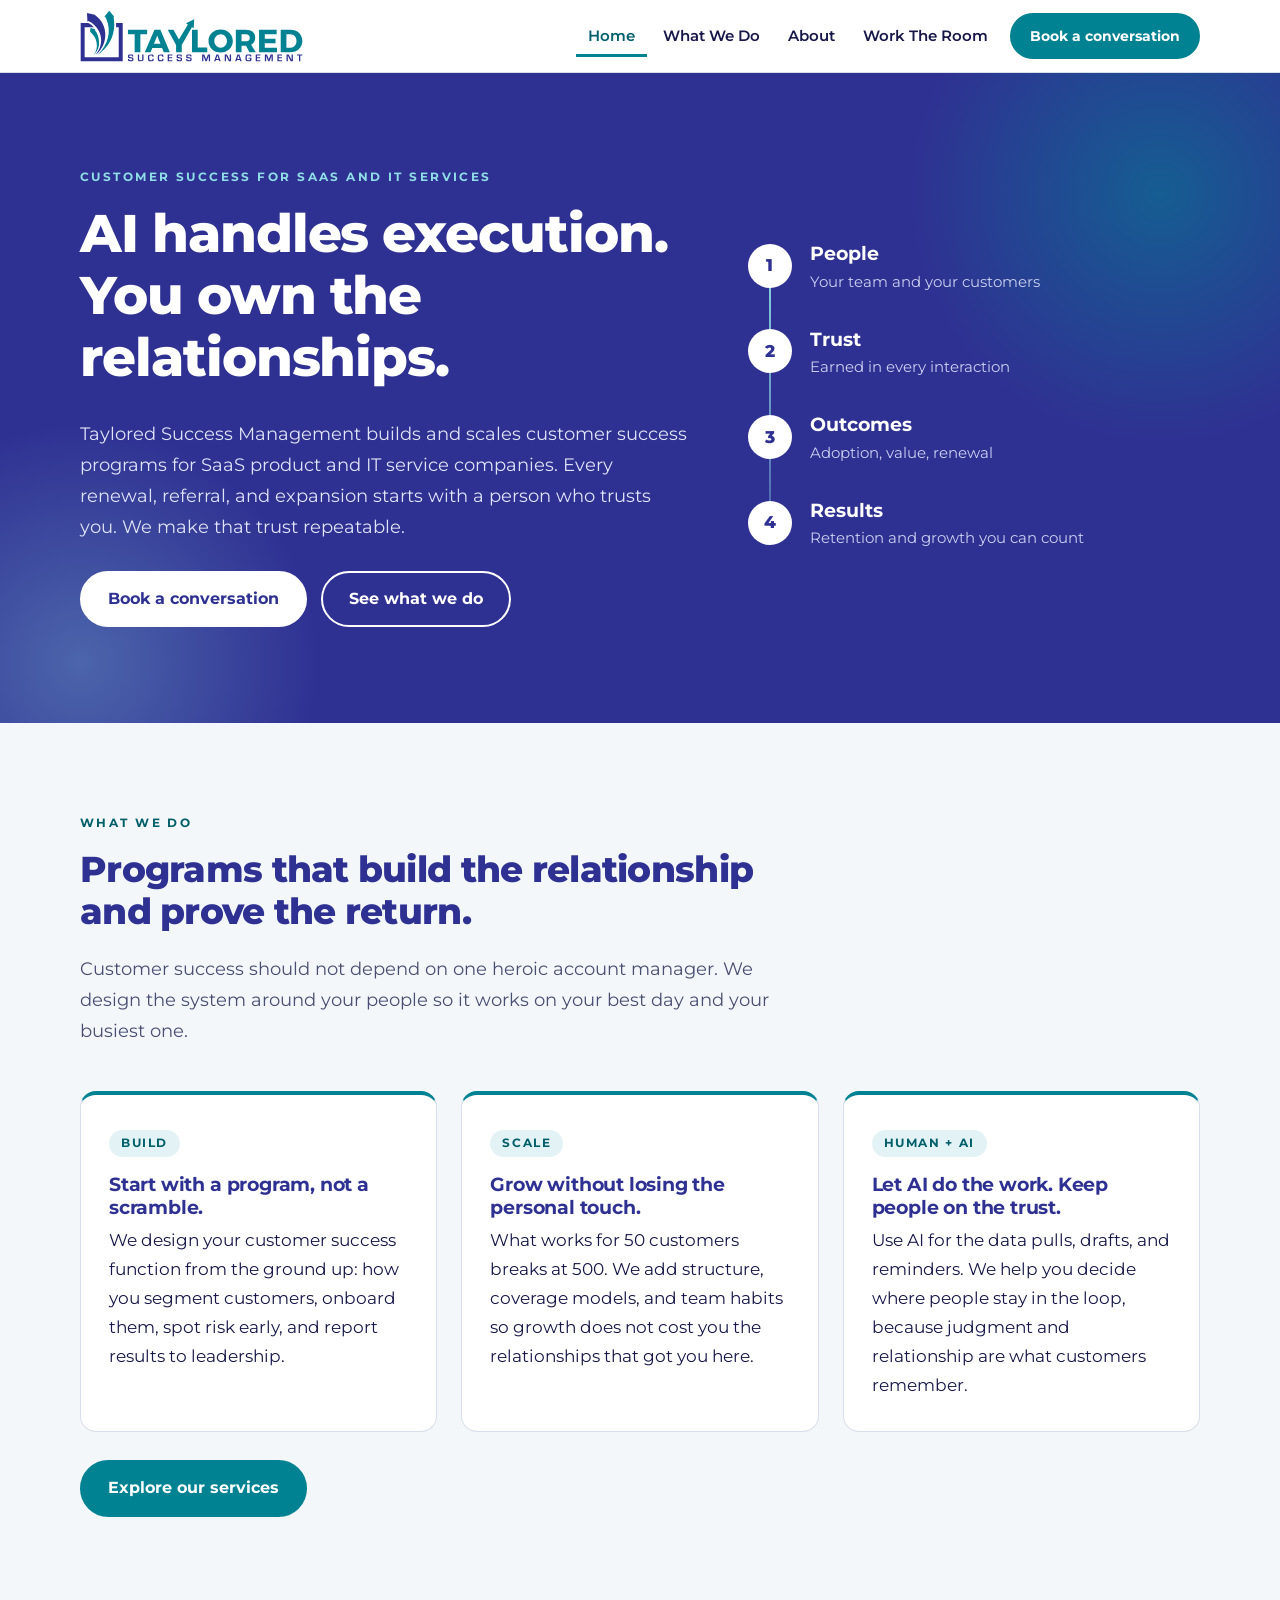
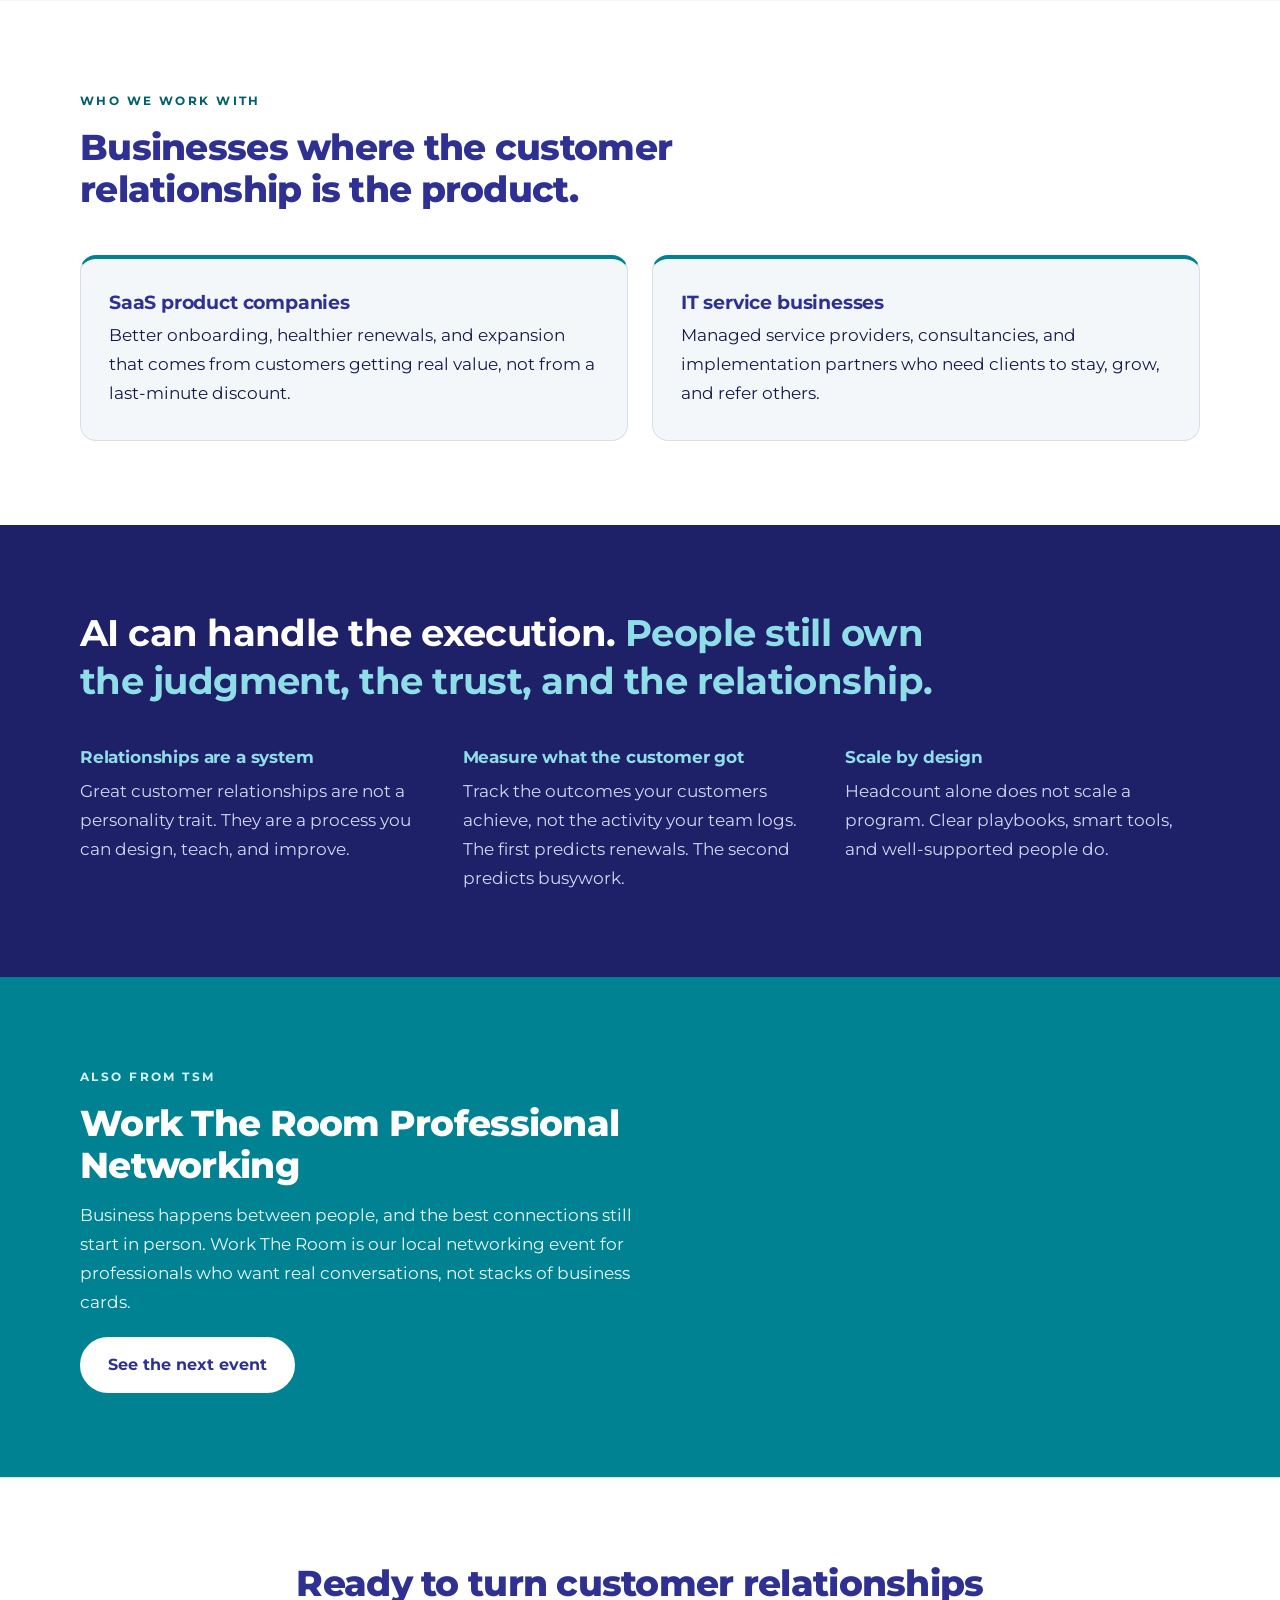
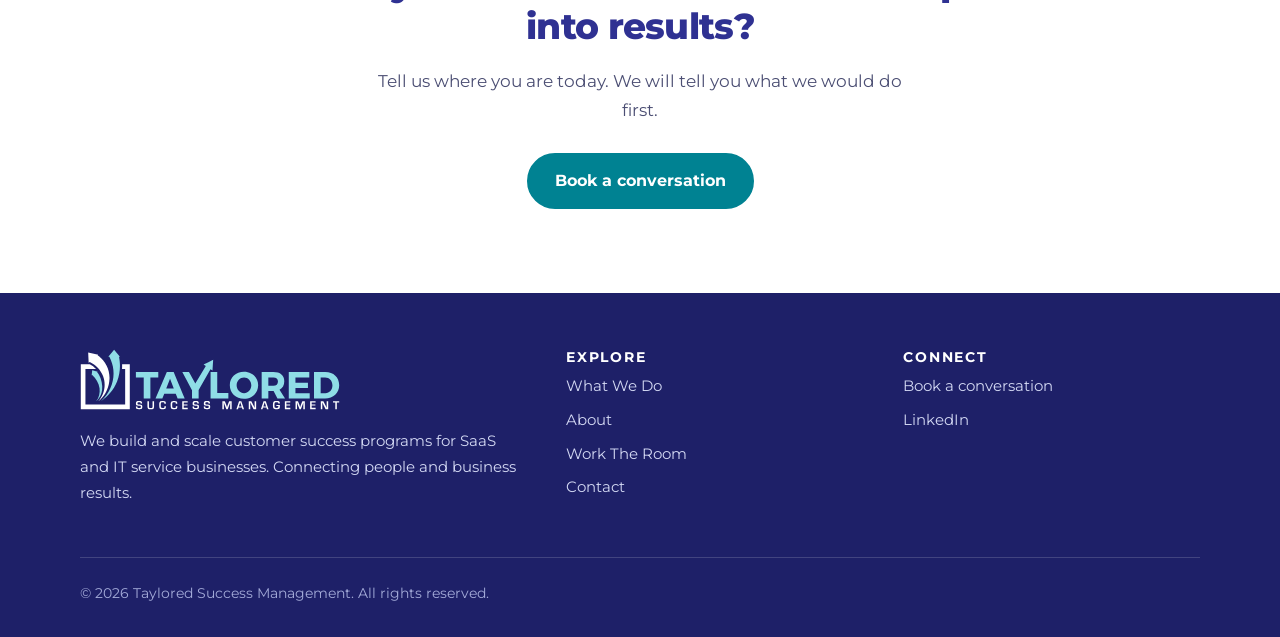
==== index.html @ 1802f52e "Add scroll animations, hover effects, and Work The Room gallery Site-wide (css/styles.css, js/main.j" ====
<!DOCTYPE html>
<html lang="en">
<head>
  <meta charset="utf-8">
  <meta name="viewport" content="width=device-width, initial-scale=1">
  <meta name="theme-color" content="#2F3192">
  <title>Taylored Success Management | Customer Success for SaaS and IT Services</title>
  <meta name="description" content="Taylored Success Management builds and scales customer success programs for SaaS product and IT service companies. We connect people to business results.">
  <meta property="og:title" content="Taylored Success Management">
  <meta property="og:description" content="We build and scale customer success programs for SaaS and IT service businesses. We connect people to business results.">
  <meta property="og:type" content="website">
  <link rel="icon" href="images/logo-mark.svg" type="image/svg+xml">
  <link rel="preconnect" href="https://fonts.googleapis.com">
  <link rel="preconnect" href="https://fonts.gstatic.com" crossorigin>
  <link href="https://fonts.googleapis.com/css2?family=Montserrat:wght@400;500;600;700;800&display=swap" rel="stylesheet">
  <link rel="stylesheet" href="css/styles.css">
</head>
<body>
  <div class="scroll-progress" aria-hidden="true"></div>
  <a class="skip" href="#main">Skip to content</a>
  <header class="site-header">
    <div class="container header-inner">
      <a class="brand" href="index.html"><img class="brand-logo" src="images/logo.svg" alt="Taylored Success Management, home" width="223" height="52"></a>
      <button class="nav-toggle" aria-expanded="false" aria-controls="site-nav">Menu</button>
      <nav id="site-nav" class="site-nav" aria-label="Main">
        <a href="index.html" aria-current="page">Home</a>
        <a href="what-we-do.html">What We Do</a>
        <a href="about.html">About</a>
        <a href="work-the-room.html">Work The Room</a>
        <a class="btn btn-small" href="contact.html">Book a conversation</a>
      </nav>
    </div>
  </header>

  <main id="main">
    <section class="hero">
      <div class="container hero-grid">
        <div>
          <span class="eyebrow">Customer success for SaaS and IT services</span>
          <h1 id="hero-rotator" class="hero-rotator">AI handles execution. You own the relationships.</h1>
          <p class="lede">Taylored Success Management builds and scales customer success programs for SaaS product and IT service companies. Every renewal, referral, and expansion starts with a person who trusts you. We make that trust repeatable.</p>
          <div class="btn-row">
            <a class="btn" href="contact.html">Book a conversation</a>
            <a class="btn btn-ghost" href="what-we-do.html">See what we do</a>
          </div>
        </div>
        <ol class="chain" aria-label="How business results actually happen">
          <li><span class="chain-n">1</span><strong>People</strong><span>Your team and your customers</span></li>
          <li><span class="chain-n">2</span><strong>Trust</strong><span>Earned in every interaction</span></li>
          <li><span class="chain-n">3</span><strong>Outcomes</strong><span>Adoption, value, renewal</span></li>
          <li><span class="chain-n">4</span><strong>Results</strong><span>Retention and growth you can count</span></li>
        </ol>
      </div>
    </section>

    <section class="section">
      <div class="container">
        <div class="section-head">
          <span class="eyebrow">What we do</span>
          <h2>Programs that build the relationship and prove the return.</h2>
          <p class="lede">Customer success should not depend on one heroic account manager. We design the system around your people so it works on your best day and your busiest one.</p>
        </div>
        <div class="grid grid-3">
          <article class="card">
            <span class="tag">Build</span>
            <h3>Start with a program, not a scramble.</h3>
            <p>We design your customer success function from the ground up: how you segment customers, onboard them, spot risk early, and report results to leadership.</p>
          </article>
          <article class="card">
            <span class="tag">Scale</span>
            <h3>Grow without losing the personal touch.</h3>
            <p>What works for 50 customers breaks at 500. We add structure, coverage models, and team habits so growth does not cost you the relationships that got you here.</p>
          </article>
          <article class="card">
            <span class="tag">Human + AI</span>
            <h3>Let AI do the work. Keep people on the trust.</h3>
            <p>Use AI for the data pulls, drafts, and reminders. We help you decide where people stay in the loop, because judgment and relationship are what customers remember.</p>
          </article>
        </div>
        <div class="btn-row">
          <a class="btn" href="what-we-do.html">Explore our services</a>
        </div>
      </div>
    </section>

    <section class="section section-white">
      <div class="container">
        <div class="section-head">
          <span class="eyebrow">Who we work with</span>
          <h2>Businesses where the customer relationship is the product.</h2>
        </div>
        <div class="grid grid-2">
          <article class="card">
            <h3>SaaS product companies</h3>
            <p>Better onboarding, healthier renewals, and expansion that comes from customers getting real value, not from a last-minute discount.</p>
          </article>
          <article class="card">
            <h3>IT service businesses</h3>
            <p>Managed service providers, consultancies, and implementation partners who need clients to stay, grow, and refer others.</p>
          </article>
        </div>
      </div>
    </section>

    <section class="section belief">
      <div class="container">
        <blockquote>AI can handle the execution. <em>People still own the judgment, the trust, and the relationship.</em></blockquote>
        <div class="principles">
          <div>
            <h3>Relationships are a system</h3>
            <p>Great customer relationships are not a personality trait. They are a process you can design, teach, and improve.</p>
          </div>
          <div>
            <h3>Measure what the customer got</h3>
            <p>Track the outcomes your customers achieve, not the activity your team logs. The first predicts renewals. The second predicts busywork.</p>
          </div>
          <div>
            <h3>Scale by design</h3>
            <p>Headcount alone does not scale a program. Clear playbooks, smart tools, and well-supported people do.</p>
          </div>
        </div>
      </div>
    </section>

    <section class="section band">
      <div class="container band-inner">
        <div>
          <span class="eyebrow">Also from TSM</span>
          <h2>Work The Room Professional Networking</h2>
          <p>Business happens between people, and the best connections still start in person. Work The Room is our local networking event for professionals who want real conversations, not stacks of business cards.</p>
          <div class="btn-row">
            <a class="btn" href="work-the-room.html">See the next event</a>
          </div>
        </div>
      </div>
    </section>

    <section class="section cta">
      <div class="container">
        <h2>Ready to turn customer relationships into results?</h2>
        <p>Tell us where you are today. We will tell you what we would do first.</p>
        <div class="btn-row">
          <a class="btn" href="contact.html">Book a conversation</a>
        </div>
      </div>
    </section>
  </main>

  <footer class="site-footer">
    <div class="container">
      <div class="footer-grid">
        <div>
          <img class="footer-logo" src="images/logo-white.svg" alt="Taylored Success Management" width="260" height="61">
          <p>We build and scale customer success programs for SaaS and IT service businesses. Connecting people and business results.</p>
        </div>
        <div>
          <h3>Explore</h3>
          <ul>
            <li><a href="what-we-do.html">What We Do</a></li>
            <li><a href="about.html">About</a></li>
            <li><a href="work-the-room.html">Work The Room</a></li>
            <li><a href="contact.html">Contact</a></li>
          </ul>
        </div>
        <div>
          <h3>Connect</h3>
          <ul>
            <li><a href="contact.html">Book a conversation</a></li>
            <li><a href="https://www.linkedin.com/in/billtayloriv" target="_blank" rel="noopener">LinkedIn</a></li>
          </ul>
        </div>
      </div>
      <p class="footer-bottom">&copy; <span data-year>2026</span> Taylored Success Management. All rights reserved.</p>
    </div>
  </footer>
  <script src="js/main.js"></script>
</body>
</html>
---- css/styles.css ----
/* Brand colors come from the TSM branding kit:
   teal #008292 and indigo #2F3192. Change them here and the whole site follows. */
:root {
  --indigo: #2f3192;
  --indigo-deep: #1e2068;
  --indigo-tint: #eceefa;
  --teal: #008292;
  --teal-deep: #005f6b;
  --teal-tint: #e3f2f4;
  --teal-light: #8fdde6;
  --ink: #171849;
  --muted: #4b4e73;
  --line: #d9dfea;
  --bg: #ffffff;
  --bg-soft: #f3f7fa;
  --radius: 16px;
  --maxw: 1120px;
  --font: 'Montserrat', system-ui, -apple-system, 'Segoe UI', Roboto, sans-serif;
}

*, *::before, *::after { box-sizing: border-box; }
html { scroll-behavior: smooth; }
body {
  margin: 0;
  font-family: var(--font);
  font-size: 1.0625rem;
  line-height: 1.7;
  color: var(--ink);
  background: var(--bg-soft);
  -webkit-font-smoothing: antialiased;
}
img, svg { max-width: 100%; display: block; }
h1, h2, h3 {
  line-height: 1.18;
  margin: 0 0 .55em;
  font-weight: 800;
  letter-spacing: -.02em;
  color: var(--indigo);
}
h1 { font-size: clamp(2.1rem, 4.6vw, 3.3rem); }
h2 { font-size: clamp(1.65rem, 3.2vw, 2.25rem); }
h3 { font-size: 1.2rem; font-weight: 700; letter-spacing: -.01em; }
p { margin: 0 0 1em; }
a { color: var(--teal-deep); }
:focus-visible { outline: 3px solid var(--teal); outline-offset: 3px; }

/* Animated underline for in-content links */
main a:not(.btn) { position: relative; text-decoration: none; }
main a:not(.btn)::after {
  content: ""; position: absolute; left: 0; right: 0; bottom: -2px; height: 2px;
  background: currentColor; transform: scaleX(0); transform-origin: right; transition: transform .3s ease;
}
main a:not(.btn):hover::after, main a:not(.btn):focus-visible::after { transform: scaleX(1); transform-origin: left; }

.container { width: min(var(--maxw), calc(100% - 40px)); margin-inline: auto; }
.skip {
  position: absolute; left: -999px; top: 0;
  background: var(--indigo); color: #fff;
  padding: .6rem 1rem; z-index: 100; font-weight: 600;
}
.skip:focus { left: 8px; top: 8px; }

/* Scroll progress bar */
.scroll-progress {
  position: fixed; top: 0; left: 0; width: 0%; height: 3px; z-index: 200;
  background: linear-gradient(90deg, var(--teal), var(--indigo)); transition: width .12s linear; pointer-events: none;
}

/* Scroll reveal */
.reveal { opacity: 0; transform: translateY(28px); transition: opacity .7s cubic-bezier(.16,.84,.44,1), transform .7s cubic-bezier(.16,.84,.44,1); }
.reveal.is-visible { opacity: 1; transform: translateY(0); }

/* Placeholders you still need to fill in */
.todo {
  background: #fff3b0; color: #5a4300;
  padding: 0 .35em; border-radius: 4px;
  border: 1px dashed #c9a400;
  font-weight: 500;
}

/* Header */
.site-header {
  position: sticky; top: 0; z-index: 50;
  background: rgba(255, 255, 255, .97);
  border-bottom: 1px solid var(--line);
  backdrop-filter: blur(6px);
  transition: box-shadow .25s ease;
}
.site-header.is-scrolled { box-shadow: 0 6px 20px rgba(23, 24, 73, .1); }
.header-inner { display: flex; align-items: center; justify-content: space-between; gap: 16px; padding: 10px 0; transition: padding .25s ease; }
.site-header.is-scrolled .header-inner { padding: 6px 0; }
.brand { display: block; line-height: 0; }
.brand-logo { height: 52px; width: auto; transition: height .25s ease, transform .25s ease; }
.site-header.is-scrolled .brand-logo { height: 38px; }
.brand:hover .brand-logo, .brand:focus-visible .brand-logo { transform: scale(1.06) rotate(-2deg); }
.site-nav { display: flex; align-items: center; gap: 4px; }
.site-nav a:not(.btn) {
  position: relative;
  color: var(--ink); text-decoration: none; padding: 8px 12px; border-radius: 8px;
  font-weight: 600; font-size: .95rem;
  transition: background-color .2s ease;
}
.site-nav a:not(.btn)::after {
  content: ""; position: absolute; left: 12px; right: 12px; bottom: 4px; height: 2px;
  background: currentColor; transform: scaleX(0); transform-origin: right; transition: transform .3s ease;
}
.site-nav a:not(.btn):hover { background: var(--indigo-tint); }
.site-nav a:not(.btn):hover::after, .site-nav a:not(.btn):focus-visible::after { transform: scaleX(1); transform-origin: left; }
.site-nav a[aria-current="page"]:not(.btn) { color: var(--teal-deep); box-shadow: inset 0 -3px 0 var(--teal); border-radius: 0; }
.site-nav a[aria-current="page"]:not(.btn)::after { display: none; }
.nav-toggle {
  display: none; font: inherit; font-weight: 600; color: var(--indigo);
  background: transparent; border: 2px solid var(--indigo); border-radius: 999px; padding: 6px 16px; cursor: pointer;
}

/* Buttons */
.btn {
  display: inline-block; font: inherit; font-weight: 700; font-size: .98rem; text-decoration: none; cursor: pointer;
  background: var(--teal); color: #fff;
  padding: 13px 26px; border-radius: 999px; border: 2px solid var(--teal);
  transition: transform .15s ease, background .15s ease, border-color .15s ease;
}
.btn:hover { background: var(--teal-deep); border-color: var(--teal-deep); transform: translateY(-1px); }
.btn-ghost { background: transparent; color: var(--indigo); border-color: var(--indigo); }
.btn-ghost:hover { background: var(--indigo-tint); border-color: var(--indigo); }
.btn-small { padding: 9px 18px; font-size: .9rem; margin-left: 6px; }
.btn-row { display: flex; flex-wrap: wrap; gap: 14px; margin-top: 28px; }

/* Buttons on dark or colored backgrounds */
.hero .btn, .band .btn { background: #fff; color: var(--indigo); border-color: #fff; }
.hero .btn:hover, .band .btn:hover { background: var(--teal-tint); border-color: var(--teal-tint); }
.hero .btn-ghost, .band .btn-ghost { background: transparent; color: #fff; border-color: #fff; }
.hero .btn-ghost:hover, .band .btn-ghost:hover { background: rgba(255, 255, 255, .14); border-color: #fff; }
.hero--light .btn { background: var(--teal); color: #fff; border-color: var(--teal); }

/* Sections */
.section { padding: 84px 0; }
.section-tight { padding: 56px 0; }
.section-white { background: var(--bg); }
.lede { font-size: 1.15rem; color: var(--muted); max-width: 60ch; }
.eyebrow {
  display: inline-block; font-size: .76rem; font-weight: 700; letter-spacing: .2em; text-transform: uppercase;
  color: var(--teal-deep); margin-bottom: 14px;
}
.section-head { max-width: 720px; margin-bottom: 44px; }

/* Hero */
.hero { background: var(--indigo); color: #fff; padding: 88px 0 96px; position: relative; overflow: hidden; }
.hero::after {
  content: ""; position: absolute; right: -140px; top: -140px; width: 520px; height: 520px; border-radius: 50%;
  background: radial-gradient(circle, rgba(0, 130, 146, .55), rgba(0, 130, 146, 0) 68%); pointer-events: none;
}
.hero:not(.hero--event):not(.hero--light)::before {
  content: ""; position: absolute; left: -160px; bottom: -180px; width: 480px; height: 480px; border-radius: 50%;
  background: radial-gradient(circle, rgba(143, 221, 230, .3), rgba(143, 221, 230, 0) 70%); pointer-events: none;
  animation: heroFloat 15s ease-in-out infinite;
}
.hero:not(.hero--event):not(.hero--light)::after { animation: heroFloatReverse 19s ease-in-out infinite; }
@keyframes heroFloat {
  0%, 100% { transform: translate(0, 0) scale(1); }
  50% { transform: translate(34px, -22px) scale(1.08); }
}
@keyframes heroFloatReverse {
  0%, 100% { transform: translate(0, 0) scale(1); }
  50% { transform: translate(-26px, 24px) scale(1.06); }
}
.hero > .container { position: relative; z-index: 1; }
.hero h1 { color: #fff; }
.hero .eyebrow { color: var(--teal-light); }
.hero h1 em { font-style: normal; color: var(--teal-light); }
.hero p.lede { color: #dfe3f7; }
.hero-rotator { transition: opacity .4s ease; }
.hero-rotator.is-fading { opacity: 0; }
.hero-grid { display: grid; grid-template-columns: 1.15fr .85fr; gap: 56px; align-items: center; }
.hero--event { background: var(--teal-deep); }
.hero--event::after { background: radial-gradient(circle, rgba(47, 49, 146, .55), rgba(47, 49, 146, 0) 68%); }
.hero--event .eyebrow { color: #c7f1f6; }
.hero--event p.lede { color: #e0f4f6; }
.hero-statement {
  margin: 0; color: #fff; font-size: clamp(1.4rem, 2.8vw, 2rem); font-weight: 700; line-height: 1.3; letter-spacing: -.015em;
  border-left: 4px solid var(--teal-light); padding-left: 22px;
}
.hero--light { background: var(--teal-tint); color: var(--ink); padding: 72px 0 48px; }
.hero--light::after { display: none; }
.hero--light h1 { color: var(--indigo); }
.hero--light .eyebrow { color: var(--teal-deep); }
.hero--light p.lede { color: var(--muted); }

.chain { list-style: none; margin: 0; padding: 0; position: relative; }
.chain::before { content: ""; position: absolute; left: 21px; top: 24px; bottom: 24px; width: 2px; background: linear-gradient(var(--teal-light), rgba(143, 221, 230, .25)); }
.chain li {
  position: relative; display: grid; grid-template-columns: 44px 1fr; column-gap: 18px; align-items: center;
  padding: 14px 0;
}
.chain-n {
  grid-row: span 2; width: 44px; height: 44px; border-radius: 50%;
  background: #fff; color: var(--indigo); font-weight: 800;
  display: grid; place-items: center; z-index: 1;
}
.chain strong { font-size: 1.2rem; font-weight: 700; }
.chain li span:last-child { color: #c9cff0; font-size: .92rem; }

/* Cards */
.grid { display: grid; gap: 24px; }
.grid-3 { grid-template-columns: repeat(auto-fit, minmax(270px, 1fr)); }
.grid-2 { grid-template-columns: repeat(auto-fit, minmax(320px, 1fr)); }
.grid-4 { grid-template-columns: repeat(4, 1fr); }
.card {
  background: var(--bg); border: 1px solid var(--line); border-radius: var(--radius);
  padding: 32px 28px; border-top: 4px solid var(--teal);
  transition: transform .25s ease, box-shadow .25s ease;
}
.card:hover { transform: translateY(-6px); box-shadow: 0 18px 34px rgba(23, 24, 73, .12); }
.section-white .card { background: var(--bg-soft); }
.card h3 { margin-bottom: .4em; }
.card p:last-child { margin-bottom: 0; }
.card .tag {
  display: inline-block; font-size: .72rem; font-weight: 700; letter-spacing: .14em; text-transform: uppercase;
  color: var(--teal-deep); background: var(--teal-tint); padding: 4px 12px; border-radius: 999px; margin-bottom: 16px;
}
.ticks { list-style: none; padding: 0; margin: 18px 0 0; }
.ticks li { position: relative; padding-left: 28px; margin-bottom: 10px; }
.ticks li::before {
  content: ""; position: absolute; left: 0; top: .5em; width: 14px; height: 8px;
  border-left: 3px solid var(--teal); border-bottom: 3px solid var(--teal); transform: rotate(-45deg);
}

/* Belief block */
.belief { background: var(--indigo-deep); color: #fff; }
.belief blockquote {
  margin: 0 0 44px; font-size: clamp(1.5rem, 3.4vw, 2.3rem); font-weight: 700;
  line-height: 1.3; max-width: 24em; letter-spacing: -.015em;
}
.belief blockquote em { color: var(--teal-light); font-style: normal; }
.belief .principles { display: grid; grid-template-columns: repeat(auto-fit, minmax(240px, 1fr)); gap: 28px; }
.belief .principles h3 { color: var(--teal-light); font-size: 1.05rem; }
.belief .principles p { color: #d3d8f3; margin: 0; }

/* Feature band */
.band { background: var(--teal); color: #fff; }
.band-inner { display: grid; grid-template-columns: 1.4fr 1fr; gap: 40px; align-items: center; }
.band h2 { margin-bottom: .4em; color: #fff; }
.band .eyebrow { color: #d5f5f8; }
.band p { color: #eaf9fa; max-width: 52ch; }
.band .btn-row { margin-top: 20px; justify-content: flex-start; }

/* Steps */
.steps { list-style: none; counter-reset: step; padding: 0; margin: 0; display: grid; gap: 20px; grid-template-columns: repeat(auto-fit, minmax(230px, 1fr)); }
.steps li { counter-increment: step; background: var(--bg-soft); border: 1px solid var(--line); border-radius: var(--radius); padding: 28px 24px; }
.steps li::before {
  content: counter(step); display: grid; place-items: center; width: 38px; height: 38px; margin-bottom: 14px;
  border-radius: 50%; background: var(--teal); color: #fff; font-weight: 700;
}
.steps h3 { font-size: 1.1rem; }
.steps p { margin: 0; color: var(--muted); }

/* Event details */
.details { display: grid; grid-template-columns: repeat(auto-fit, minmax(210px, 1fr)); gap: 0; background: var(--bg); border: 1px solid var(--line); border-radius: var(--radius); overflow: hidden; border-top: 4px solid var(--teal); }
.details > div { padding: 26px 24px; border-right: 1px solid var(--line); }
.details > div:last-child { border-right: 0; }
.details dt { font-size: .72rem; font-weight: 700; letter-spacing: .16em; text-transform: uppercase; color: var(--teal-deep); margin-bottom: 6px; }
.details dd { margin: 0; font-weight: 500; }

/* Event cards */
.event-meta { display: grid; gap: 14px; margin: 18px 0 0; }
.event-meta dt { font-size: .72rem; font-weight: 700; letter-spacing: .16em; text-transform: uppercase; color: var(--teal-deep); margin-bottom: 4px; }
.event-meta dd { margin: 0; font-weight: 500; }

/* Testimonial slider */
.carousel { background: var(--indigo-tint); border-radius: 24px; padding: 48px 28px 24px; position: relative; overflow: hidden; }
.carousel::before {
  content: ""; position: absolute; left: 0; top: 0; bottom: 0; width: 8px; background: linear-gradient(var(--teal), var(--indigo));
}
.carousel-track {
  display: flex; overflow-x: auto; scroll-snap-type: x mandatory; scrollbar-width: none;
  -webkit-overflow-scrolling: touch; overscroll-behavior-x: contain;
}
.carousel-track::-webkit-scrollbar { display: none; }
.slide { flex: 0 0 100%; scroll-snap-align: start; margin: 0; padding: 0 4px 8px; text-align: center; display: flex; flex-direction: column; justify-content: center; }
.slide blockquote {
  margin: 0 auto 22px; max-width: 30em; color: var(--indigo);
  font-size: clamp(1.25rem, 2.6vw, 1.8rem); font-weight: 600; line-height: 1.4; letter-spacing: -.01em;
}
.slide blockquote::before {
  content: "\201C"; display: block; color: var(--teal); font-size: 4.5rem; font-weight: 800; line-height: .7; margin-bottom: 10px;
}
.slide blockquote p { margin: 0; }
.slide figcaption { color: var(--muted); font-size: .95rem; font-weight: 600; }
.slide figcaption span.role { display: block; font-weight: 400; font-size: .88rem; }
.carousel-controls { display: flex; align-items: center; justify-content: center; gap: 14px; margin-top: 26px; flex-wrap: wrap; }
.carousel-btn {
  font: inherit; font-weight: 700; cursor: pointer; color: var(--indigo); background: #fff;
  border: 2px solid var(--indigo); border-radius: 999px; min-width: 44px; height: 44px; padding: 0 16px;
  display: inline-grid; place-items: center; line-height: 1;
}
.carousel-btn:hover { background: var(--indigo); color: #fff; }
.carousel-btn.arrow { padding: 0; width: 44px; font-size: 1.4rem; }
.carousel-dots { display: flex; gap: 8px; align-items: center; }
.carousel-dots button {
  width: 12px; height: 12px; padding: 0; border-radius: 50%; border: 0; cursor: pointer; background: #b8bde6;
  transition: transform .15s ease, background .15s ease;
}
.carousel-dots button[aria-current="true"] { background: var(--teal); transform: scale(1.35); }

/* Profile */
.profile { display: grid; grid-template-columns: 300px 1fr; gap: 48px; align-items: start; }
.profile-photo { width: 100%; aspect-ratio: 4 / 5; object-fit: cover; border-radius: var(--radius); }

/* Event photo gallery */
.gallery-grid { display: grid; grid-template-columns: repeat(auto-fit, minmax(220px, 1fr)); gap: 18px; }
.gallery-item { padding: 0; margin: 0; border: 0; background: none; cursor: zoom-in; border-radius: var(--radius); overflow: hidden; line-height: 0; }
.gallery-item img { width: 100%; aspect-ratio: 4 / 3; object-fit: cover; transition: transform .35s ease; }
.gallery-item:hover img, .gallery-item:focus-visible img { transform: scale(1.07); }

/* Lightbox */
.lightbox {
  position: fixed; inset: 0; z-index: 300; display: grid; place-items: center; padding: 32px;
  background: rgba(23, 24, 73, .92); opacity: 0; visibility: hidden; pointer-events: none;
  transition: opacity .25s ease;
}
.lightbox.is-open { opacity: 1; visibility: visible; pointer-events: auto; }
.lightbox-img { max-width: min(92vw, 1000px); max-height: 88vh; border-radius: 10px; }
.lightbox-close {
  position: absolute; top: 18px; right: 22px; font: inherit; font-size: 2rem; line-height: 1; color: #fff;
  background: transparent; border: 0; cursor: pointer; padding: 8px 12px;
}
.lightbox-close:hover { color: var(--teal-light); }

/* FAQ */
.faq details { background: var(--bg); border: 1px solid var(--line); border-radius: 12px; margin-bottom: 12px; padding: 0 22px; }
.section-white .faq details { background: var(--bg-soft); }
.faq summary { cursor: pointer; font-weight: 600; padding: 18px 0; list-style: none; display: flex; justify-content: space-between; gap: 16px; color: var(--indigo); }
.faq summary::-webkit-details-marker { display: none; }
.faq summary::after { content: "+"; font-size: 1.4rem; line-height: 1; color: var(--teal); }
.faq details[open] summary::after { content: "\2212"; }
.faq details p { color: var(--muted); padding-bottom: 18px; margin: 0; }

/* Forms */
.form { display: grid; gap: 18px; }
.form label { font-weight: 600; display: grid; gap: 6px; }
.form input, .form select, .form textarea {
  font: inherit; font-weight: 400; padding: 13px 14px; border: 1.5px solid #c3cbdb; border-radius: 10px; background: #fff; color: var(--ink); width: 100%;
}
.form textarea { min-height: 140px; resize: vertical; }
.form input:focus, .form select:focus, .form textarea:focus { outline: 3px solid rgba(0, 130, 146, .35); border-color: var(--teal); }
.form .hp { position: absolute; left: -9999px; }
.form-inline { display: flex; flex-wrap: wrap; gap: 12px; }
.form-inline input { flex: 1 1 240px; }
.contact-grid { display: grid; grid-template-columns: 1.3fr .7fr; gap: 48px; align-items: start; }
.contact-side p { margin-bottom: .6em; }

/* CTA + footer */
.cta { background: var(--bg); text-align: center; border-top: 1px solid var(--line); }
.cta h2 { max-width: 20em; margin-inline: auto; }
.cta p { max-width: 50ch; margin-inline: auto; color: var(--muted); }
.cta .btn-row { justify-content: center; }
.site-footer { background: var(--indigo-deep); color: #d3d8f3; padding: 56px 0 32px; font-size: .95rem; }
.footer-grid { display: grid; grid-template-columns: 1.5fr 1fr 1fr; gap: 40px; padding-bottom: 36px; border-bottom: 1px solid rgba(255, 255, 255, .16); }
.footer-logo { width: 260px; height: auto; margin-bottom: 18px; }
.site-footer h3 { color: #fff; font-size: .85rem; font-weight: 700; letter-spacing: .14em; text-transform: uppercase; }
.site-footer a { position: relative; color: #d3d8f3; text-decoration: none; transition: color .2s ease; }
.site-footer a::after {
  content: ""; position: absolute; left: 0; right: 0; bottom: -2px; height: 2px;
  background: currentColor; transform: scaleX(0); transform-origin: right; transition: transform .3s ease;
}
.site-footer a:hover, .site-footer a:focus-visible { color: var(--teal-light); }
.site-footer a:hover::after, .site-footer a:focus-visible::after { transform: scaleX(1); transform-origin: left; }
.site-footer ul { list-style: none; padding: 0; margin: 0; }
.site-footer li { margin-bottom: 8px; }
.footer-bottom { padding-top: 24px; margin: 0; font-size: .85rem; color: #a3aad8; }

@media (max-width: 900px) {
  .nav-toggle { display: inline-flex; }
  .site-nav {
    display: none; position: absolute; top: 100%; left: 0; right: 0; flex-direction: column; align-items: stretch;
    background: #fff; border-bottom: 1px solid var(--line); padding: 10px 20px 20px;
  }
  .site-nav.open { display: flex; }
  .site-nav a[aria-current="page"]:not(.btn) { box-shadow: none; background: var(--teal-tint); border-radius: 8px; }
  .btn-small { margin: 8px 0 0; text-align: center; }
  .brand-logo { height: 44px; }
  .hero-grid, .band-inner, .profile, .contact-grid { grid-template-columns: 1fr; }
  .grid-4 { grid-template-columns: repeat(2, 1fr); }
  .hero { padding: 64px 0 72px; }
  .section { padding: 60px 0; }
  .profile .profile-photo { max-width: 260px; }
  .footer-grid { grid-template-columns: 1fr; gap: 28px; }
  .details > div { border-right: 0; border-bottom: 1px solid var(--line); }
  .details > div:last-child { border-bottom: 0; }
  .carousel { padding: 40px 18px 20px; }
}

@media (max-width: 560px) {
  .grid-4 { grid-template-columns: 1fr; }
}

@media (prefers-reduced-motion: reduce) {
  html { scroll-behavior: auto; }
  .btn, .carousel-dots button { transition: none; }
  .reveal { opacity: 1; transform: none; transition: none; }
  .site-header, .header-inner, .brand-logo, .card, .gallery-item img,
  .site-nav a:not(.btn)::after, main a:not(.btn)::after, .site-footer a::after,
  .lightbox, .hero-rotator, .scroll-progress {
    transition: none;
  }
  .card:hover { transform: none; }
  .hero::before, .hero::after { animation: none; }
}
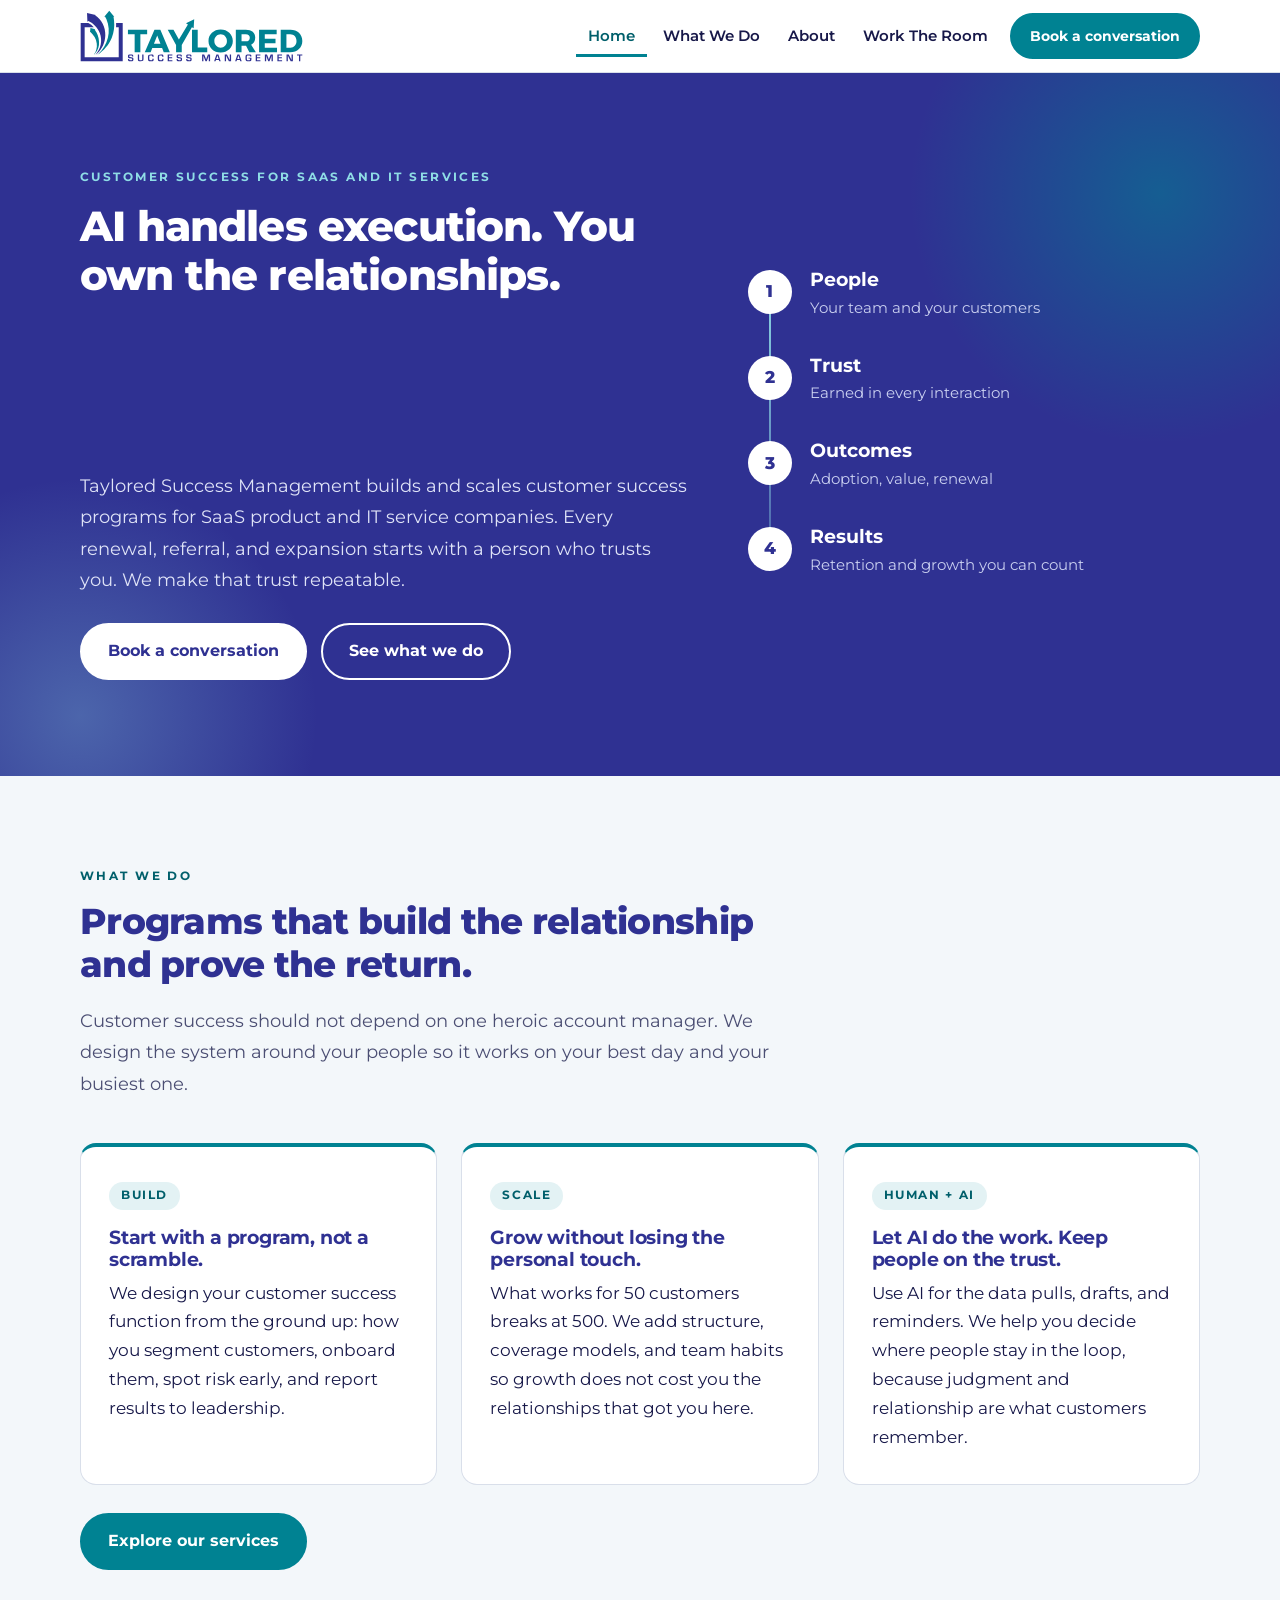
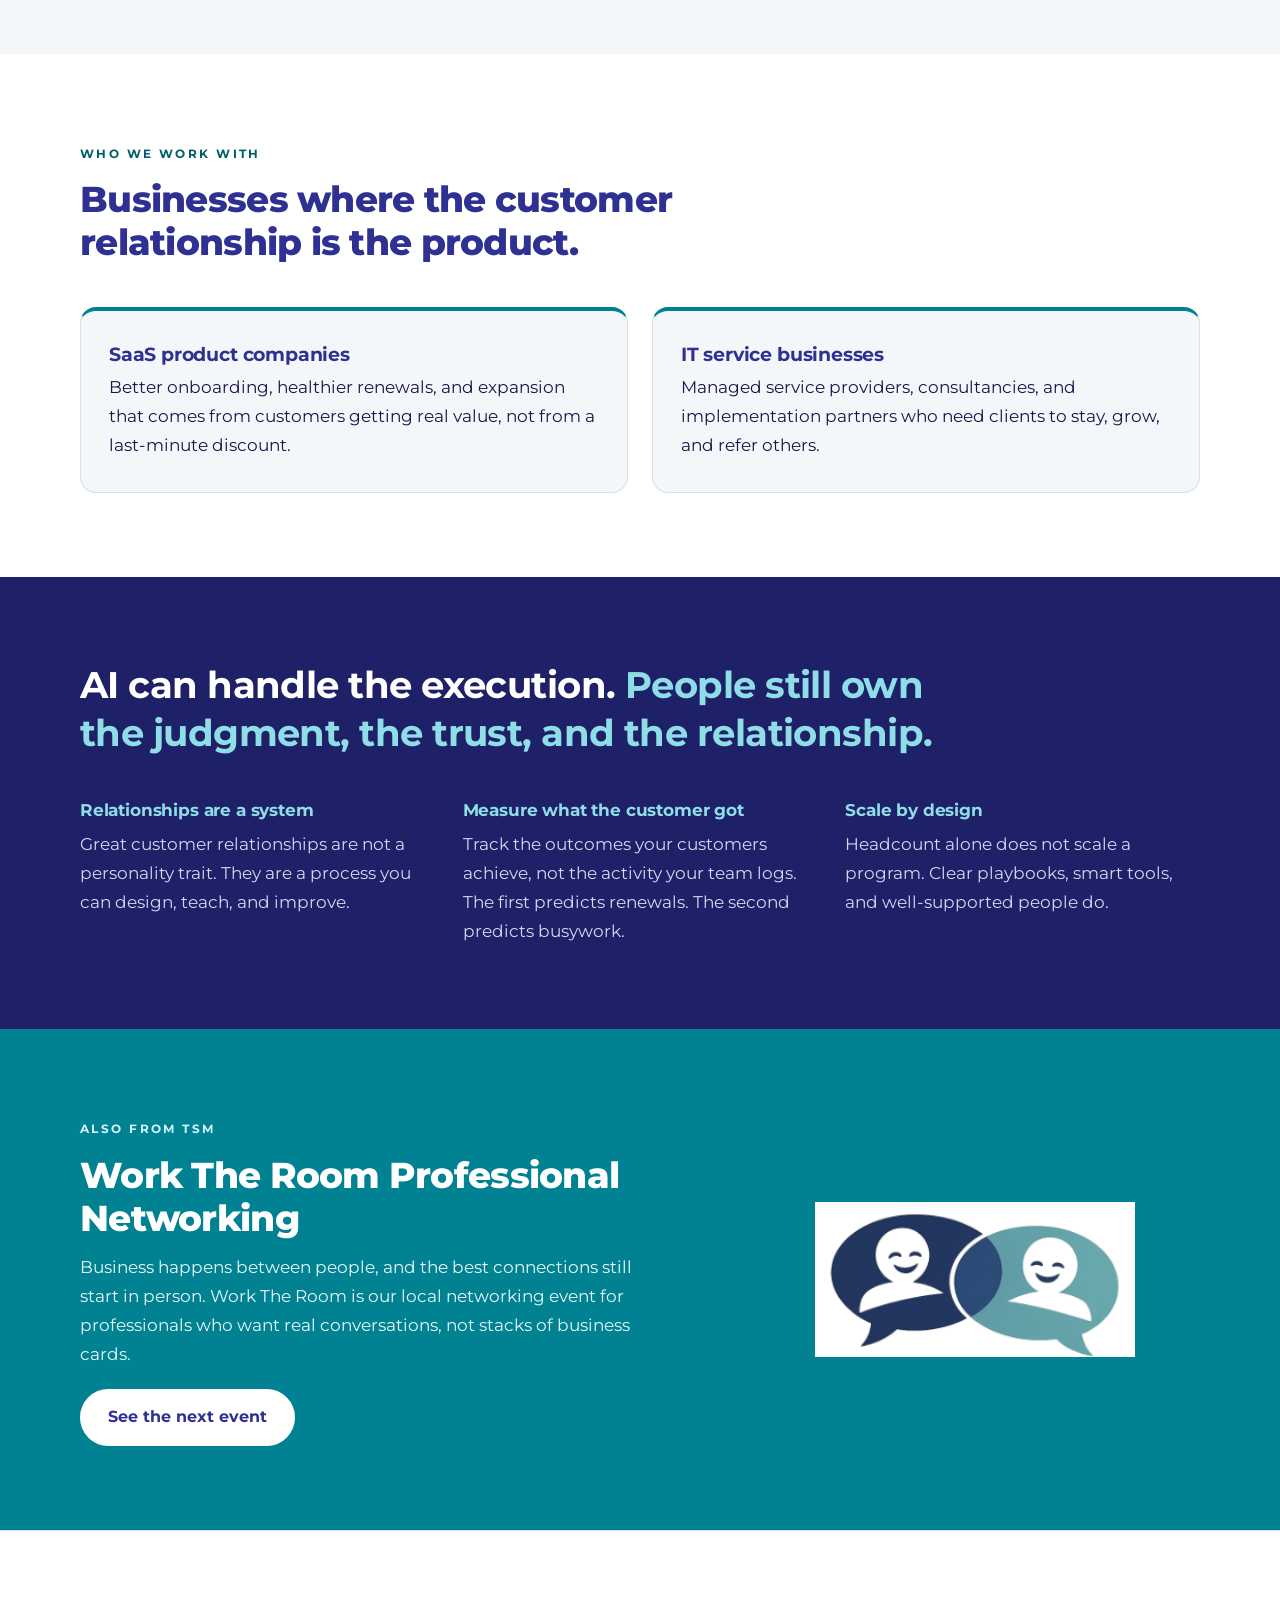
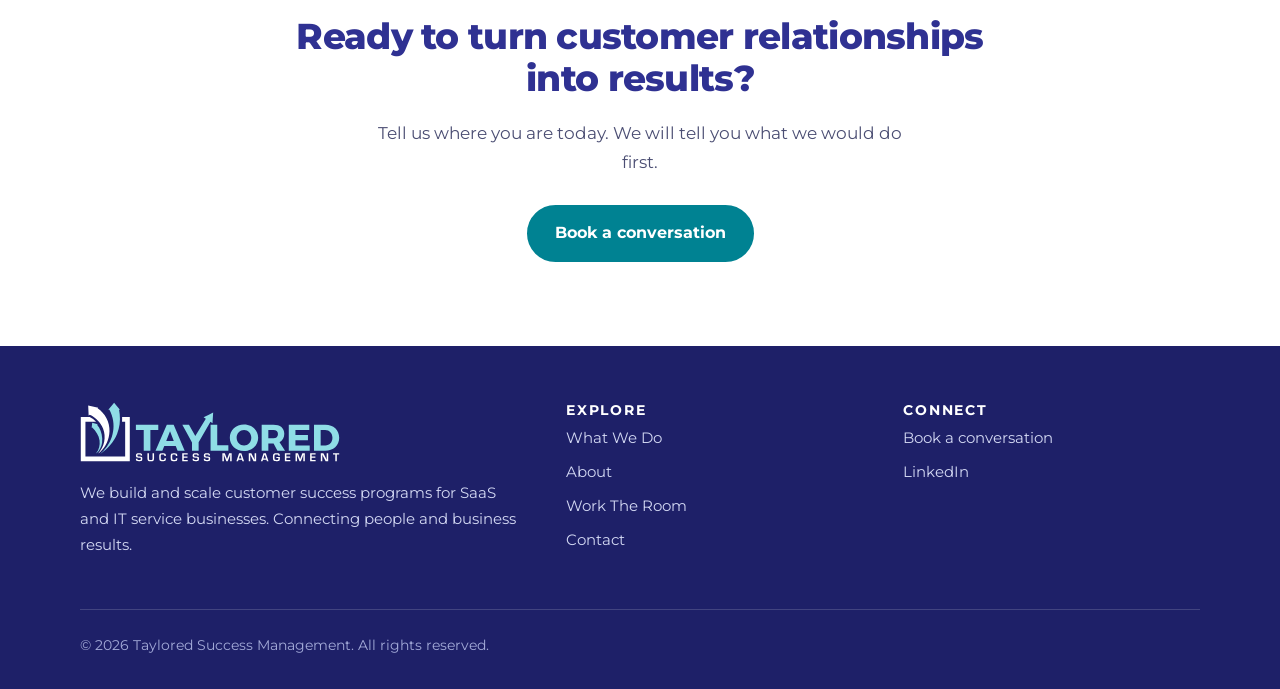
==== commit 65640cad: "Fix hero tagline layout shift and add Work The Room band image Hero tagline rotator (index.html): - " ====
--- a/index.html
+++ b/index.html
@@ -9,11 +9,30 @@
   <meta property="og:title" content="Taylored Success Management">
   <meta property="og:description" content="We build and scale customer success programs for SaaS and IT service businesses. We connect people to business results.">
   <meta property="og:type" content="website">
+  <meta property="og:image" content="https://tayloredsuccessmanagement.com/images/og-share.png">
+  <meta name="twitter:card" content="summary_large_image">
+  <meta name="twitter:title" content="Taylored Success Management">
+  <meta name="twitter:description" content="We build and scale customer success programs for SaaS and IT service businesses. We connect people to business results.">
+  <meta name="twitter:image" content="https://tayloredsuccessmanagement.com/images/og-share.png">
+  <link rel="canonical" href="https://tayloredsuccessmanagement.com/">
+  <link rel="icon" href="images/favicon.ico" sizes="any">
   <link rel="icon" href="images/logo-mark.svg" type="image/svg+xml">
+  <link rel="icon" type="image/png" sizes="32x32" href="images/favicon-32x32.png">
+  <link rel="icon" type="image/png" sizes="16x16" href="images/favicon-16x16.png">
+  <link rel="apple-touch-icon" href="images/apple-touch-icon.png">
   <link rel="preconnect" href="https://fonts.googleapis.com">
   <link rel="preconnect" href="https://fonts.gstatic.com" crossorigin>
   <link href="https://fonts.googleapis.com/css2?family=Montserrat:wght@400;500;600;700;800&display=swap" rel="stylesheet">
   <link rel="stylesheet" href="css/styles.css">
+  <script type="application/ld+json">
+  {
+    "@context": "https://schema.org",
+    "@type": "ProfessionalService",
+    "name": "Taylored Success Management",
+    "url": "https://tayloredsuccessmanagement.com/",
+    "logo": "https://tayloredsuccessmanagement.com/images/logo.svg"
+  }
+  </script>
 </head>
 <body>
   <div class="scroll-progress" aria-hidden="true"></div>
@@ -132,6 +151,9 @@
             <a class="btn" href="work-the-room.html">See the next event</a>
           </div>
         </div>
+        <div class="band-art">
+          <img src="images/work-the-room-icon.png" alt="Work The Room" width="309" height="150">
+        </div>
       </div>
     </section>
 
--- a/css/styles.css
+++ b/css/styles.css
@@ -92,7 +92,7 @@
 .brand { display: block; line-height: 0; }
 .brand-logo { height: 52px; width: auto; transition: height .25s ease, transform .25s ease; }
 .site-header.is-scrolled .brand-logo { height: 38px; }
-.brand:hover .brand-logo, .brand:focus-visible .brand-logo { transform: scale(1.06) rotate(-2deg); }
+.brand:hover .brand-logo, .brand:focus-visible .brand-logo { transform: scale(1.06); }
 .site-nav { display: flex; align-items: center; gap: 4px; }
 .site-nav a:not(.btn) {
   position: relative;
@@ -169,7 +169,10 @@
 .hero .eyebrow { color: var(--teal-light); }
 .hero h1 em { font-style: normal; color: var(--teal-light); }
 .hero p.lede { color: #dfe3f7; }
-.hero-rotator { transition: opacity .4s ease; }
+.hero-rotator {
+  font-size: clamp(1.7rem, 3.8vw, 2.6rem); line-height: 1.18; min-height: 5.9em;
+  transition: opacity .4s ease;
+}
 .hero-rotator.is-fading { opacity: 0; }
 .hero-grid { display: grid; grid-template-columns: 1.15fr .85fr; gap: 56px; align-items: center; }
 .hero--event { background: var(--teal-deep); }
@@ -243,6 +246,8 @@
 .band .eyebrow { color: #d5f5f8; }
 .band p { color: #eaf9fa; max-width: 52ch; }
 .band .btn-row { margin-top: 20px; justify-content: flex-start; }
+.band-art { display: flex; justify-content: center; }
+.band-art img { width: 100%; max-width: 320px; height: auto; }
 
 /* Steps */
 .steps { list-style: none; counter-reset: step; padding: 0; margin: 0; display: grid; gap: 20px; grid-template-columns: repeat(auto-fit, minmax(230px, 1fr)); }
@@ -306,11 +311,19 @@
 .profile { display: grid; grid-template-columns: 300px 1fr; gap: 48px; align-items: start; }
 .profile-photo { width: 100%; aspect-ratio: 4 / 5; object-fit: cover; border-radius: var(--radius); }
 
-/* Event photo gallery */
-.gallery-grid { display: grid; grid-template-columns: repeat(auto-fit, minmax(220px, 1fr)); gap: 18px; }
-.gallery-item { padding: 0; margin: 0; border: 0; background: none; cursor: zoom-in; border-radius: var(--radius); overflow: hidden; line-height: 0; }
+/* Event photo carousel */
+.gallery-track {
+  display: flex; gap: 18px; overflow-x: auto; scroll-snap-type: x mandatory; scrollbar-width: none;
+  -webkit-overflow-scrolling: touch; overscroll-behavior-x: contain;
+}
+.gallery-track::-webkit-scrollbar { display: none; }
+.gallery-item {
+  flex: 0 0 calc(25% - 13.5px); scroll-snap-align: start;
+  padding: 0; margin: 0; border: 0; background: none; cursor: zoom-in; border-radius: var(--radius); overflow: hidden; line-height: 0;
+}
 .gallery-item img { width: 100%; aspect-ratio: 4 / 3; object-fit: cover; transition: transform .35s ease; }
 .gallery-item:hover img, .gallery-item:focus-visible img { transform: scale(1.07); }
+.gallery-controls { display: flex; align-items: center; justify-content: center; gap: 14px; margin-top: 22px; }
 
 /* Lightbox */
 .lightbox {
@@ -388,10 +401,12 @@
   .details > div { border-right: 0; border-bottom: 1px solid var(--line); }
   .details > div:last-child { border-bottom: 0; }
   .carousel { padding: 40px 18px 20px; }
+  .gallery-item { flex: 0 0 calc(50% - 9px); }
 }
 
 @media (max-width: 560px) {
   .grid-4 { grid-template-columns: 1fr; }
+  .gallery-item { flex: 0 0 100%; }
 }
 
 @media (prefers-reduced-motion: reduce) {
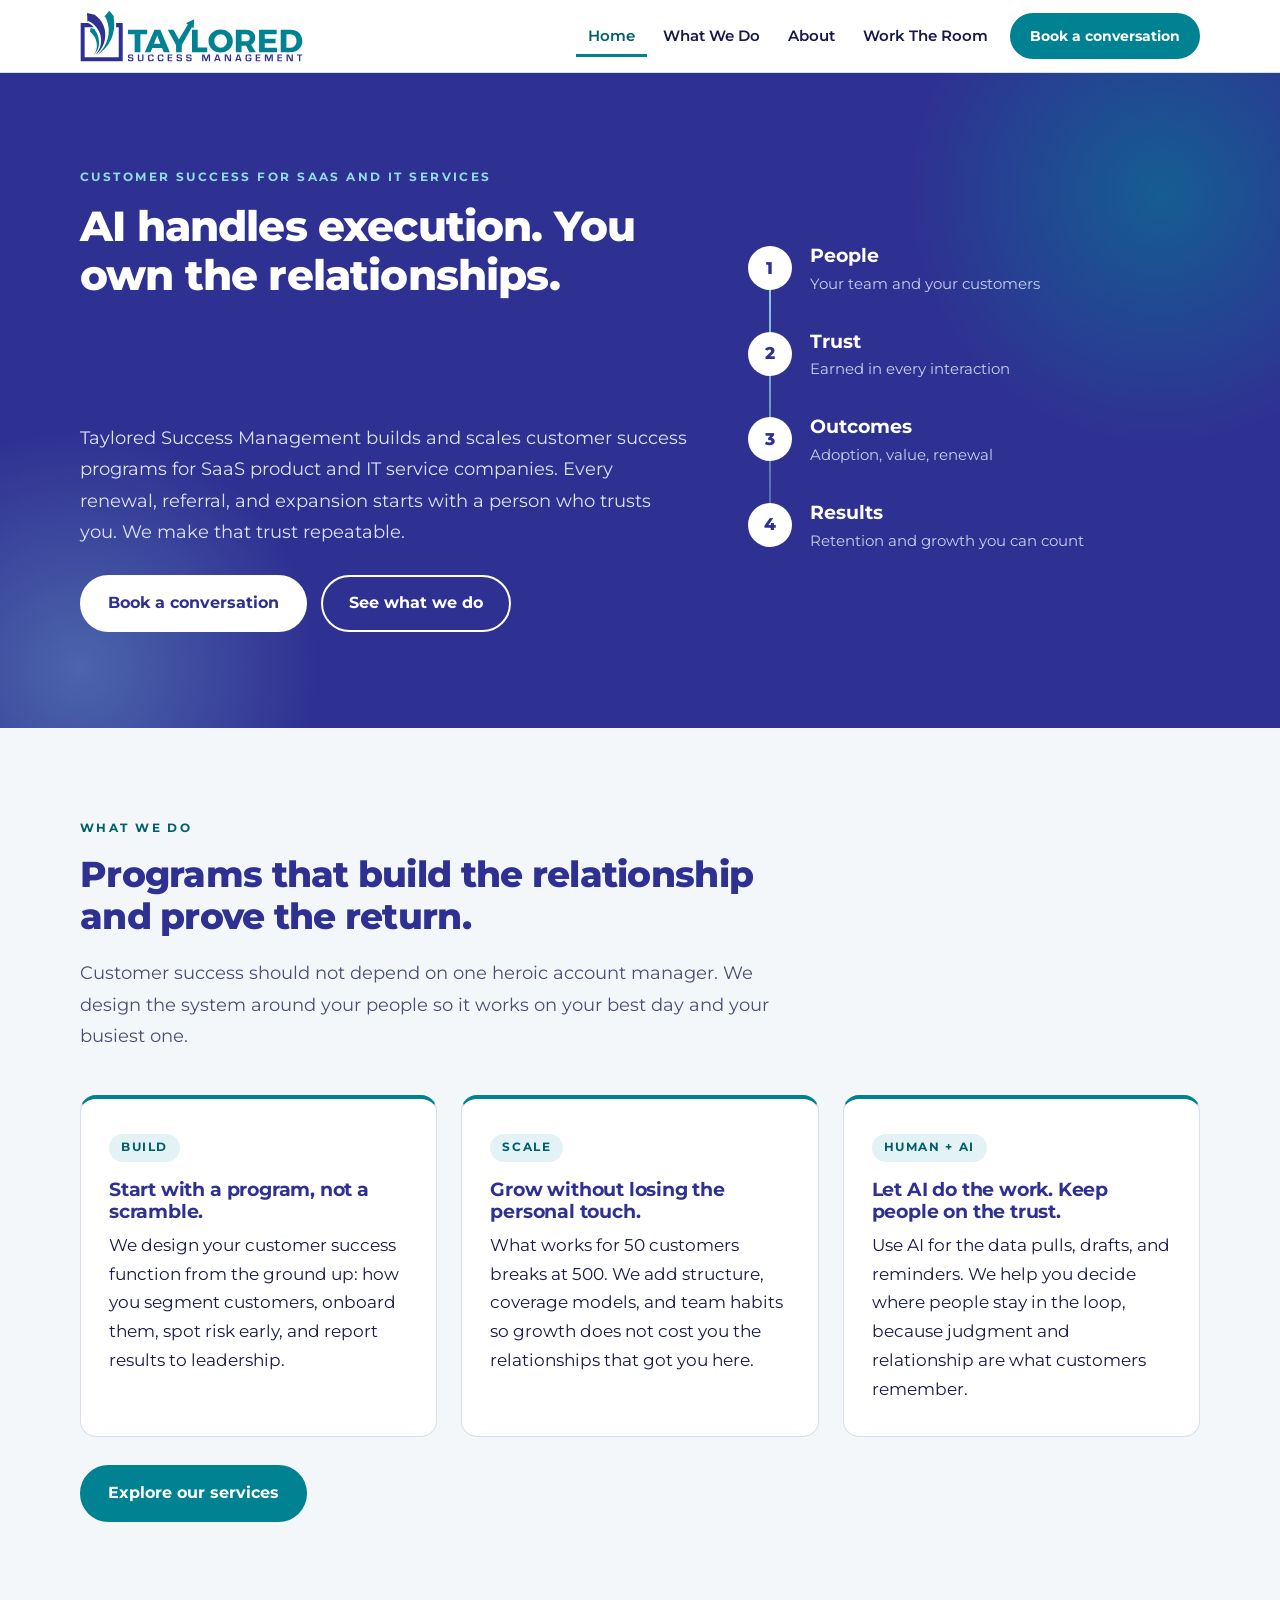
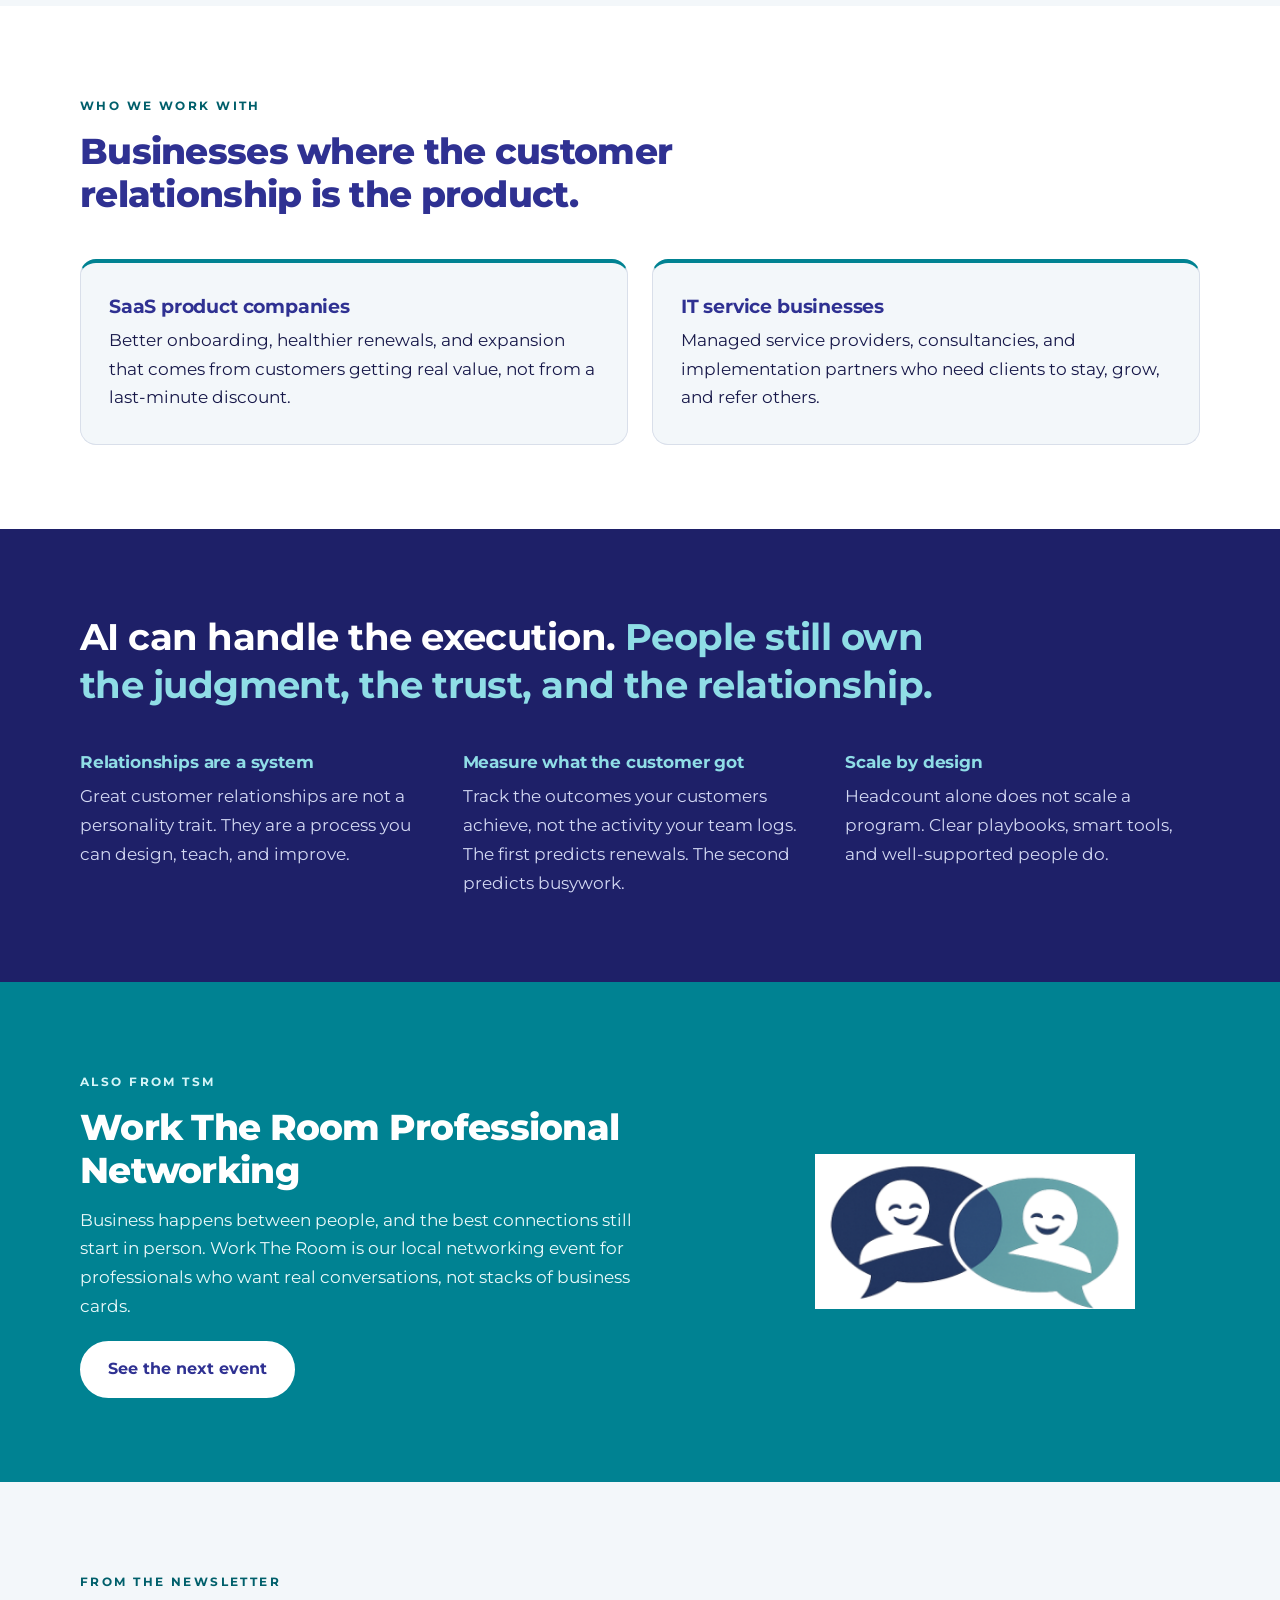
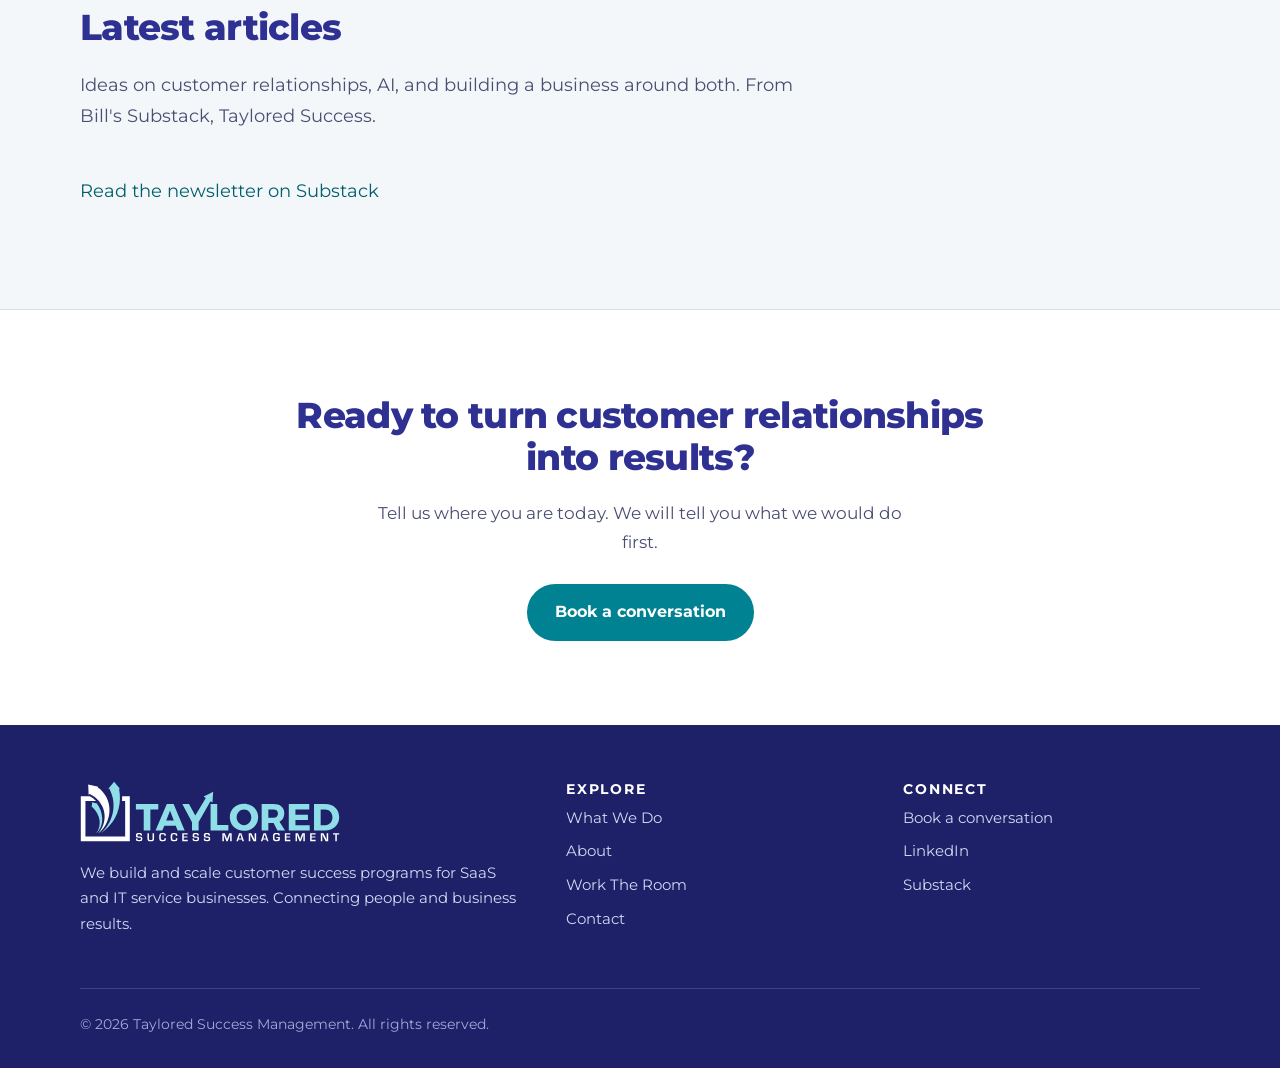
==== commit 7225789f: "Add "Latest articles" Substack section to homepage - New section on index.html between the Work The " ====
--- a/index.html
+++ b/index.html
@@ -157,6 +157,19 @@
       </div>
     </section>
 
+    <section class="section" id="articles">
+      <div class="container">
+        <div class="section-head">
+          <span class="eyebrow">From the newsletter</span>
+          <h2>Latest articles</h2>
+          <p class="lede">Ideas on customer relationships, AI, and building a business around both. From Bill's Substack, Taylored Success.</p>
+        </div>
+        <div data-articles>
+          <p class="lede"><a href="https://billconnects.substack.com" target="_blank" rel="noopener">Read the newsletter on Substack</a></p>
+        </div>
+      </div>
+    </section>
+
     <section class="section cta">
       <div class="container">
         <h2>Ready to turn customer relationships into results?</h2>
@@ -189,6 +202,7 @@
           <ul>
             <li><a href="contact.html">Book a conversation</a></li>
             <li><a href="https://www.linkedin.com/in/billtayloriv" target="_blank" rel="noopener">LinkedIn</a></li>
+            <li><a href="https://billconnects.substack.com" target="_blank" rel="noopener">Substack</a></li>
           </ul>
         </div>
       </div>
--- a/css/styles.css
+++ b/css/styles.css
@@ -170,7 +170,7 @@
 .hero h1 em { font-style: normal; color: var(--teal-light); }
 .hero p.lede { color: #dfe3f7; }
 .hero-rotator {
-  font-size: clamp(1.7rem, 3.8vw, 2.6rem); line-height: 1.18; min-height: 5.9em;
+  font-size: clamp(1.7rem, 3.8vw, 2.6rem); line-height: 1.18; min-height: 4.75em;
   transition: opacity .4s ease;
 }
 .hero-rotator.is-fading { opacity: 0; }
@@ -312,13 +312,11 @@
 .profile-photo { width: 100%; aspect-ratio: 4 / 5; object-fit: cover; border-radius: var(--radius); }
 
 /* Event photo carousel */
-.gallery-track {
-  display: flex; gap: 18px; overflow-x: auto; scroll-snap-type: x mandatory; scrollbar-width: none;
-  -webkit-overflow-scrolling: touch; overscroll-behavior-x: contain;
-}
-.gallery-track::-webkit-scrollbar { display: none; }
+.gallery-carousel { overflow: hidden; }
+.gallery-track { display: flex; gap: 18px; will-change: transform; }
+.gallery-track.is-stepping { transition: transform .4s ease; }
 .gallery-item {
-  flex: 0 0 calc(25% - 13.5px); scroll-snap-align: start;
+  flex: 0 0 calc(25% - 13.5px);
   padding: 0; margin: 0; border: 0; background: none; cursor: zoom-in; border-radius: var(--radius); overflow: hidden; line-height: 0;
 }
 .gallery-item img { width: 100%; aspect-ratio: 4 / 3; object-fit: cover; transition: transform .35s ease; }
@@ -413,7 +411,7 @@
   html { scroll-behavior: auto; }
   .btn, .carousel-dots button { transition: none; }
   .reveal { opacity: 1; transform: none; transition: none; }
-  .site-header, .header-inner, .brand-logo, .card, .gallery-item img,
+  .site-header, .header-inner, .brand-logo, .card, .gallery-item img, .gallery-track.is-stepping,
   .site-nav a:not(.btn)::after, main a:not(.btn)::after, .site-footer a::after,
   .lightbox, .hero-rotator, .scroll-progress {
     transition: none;
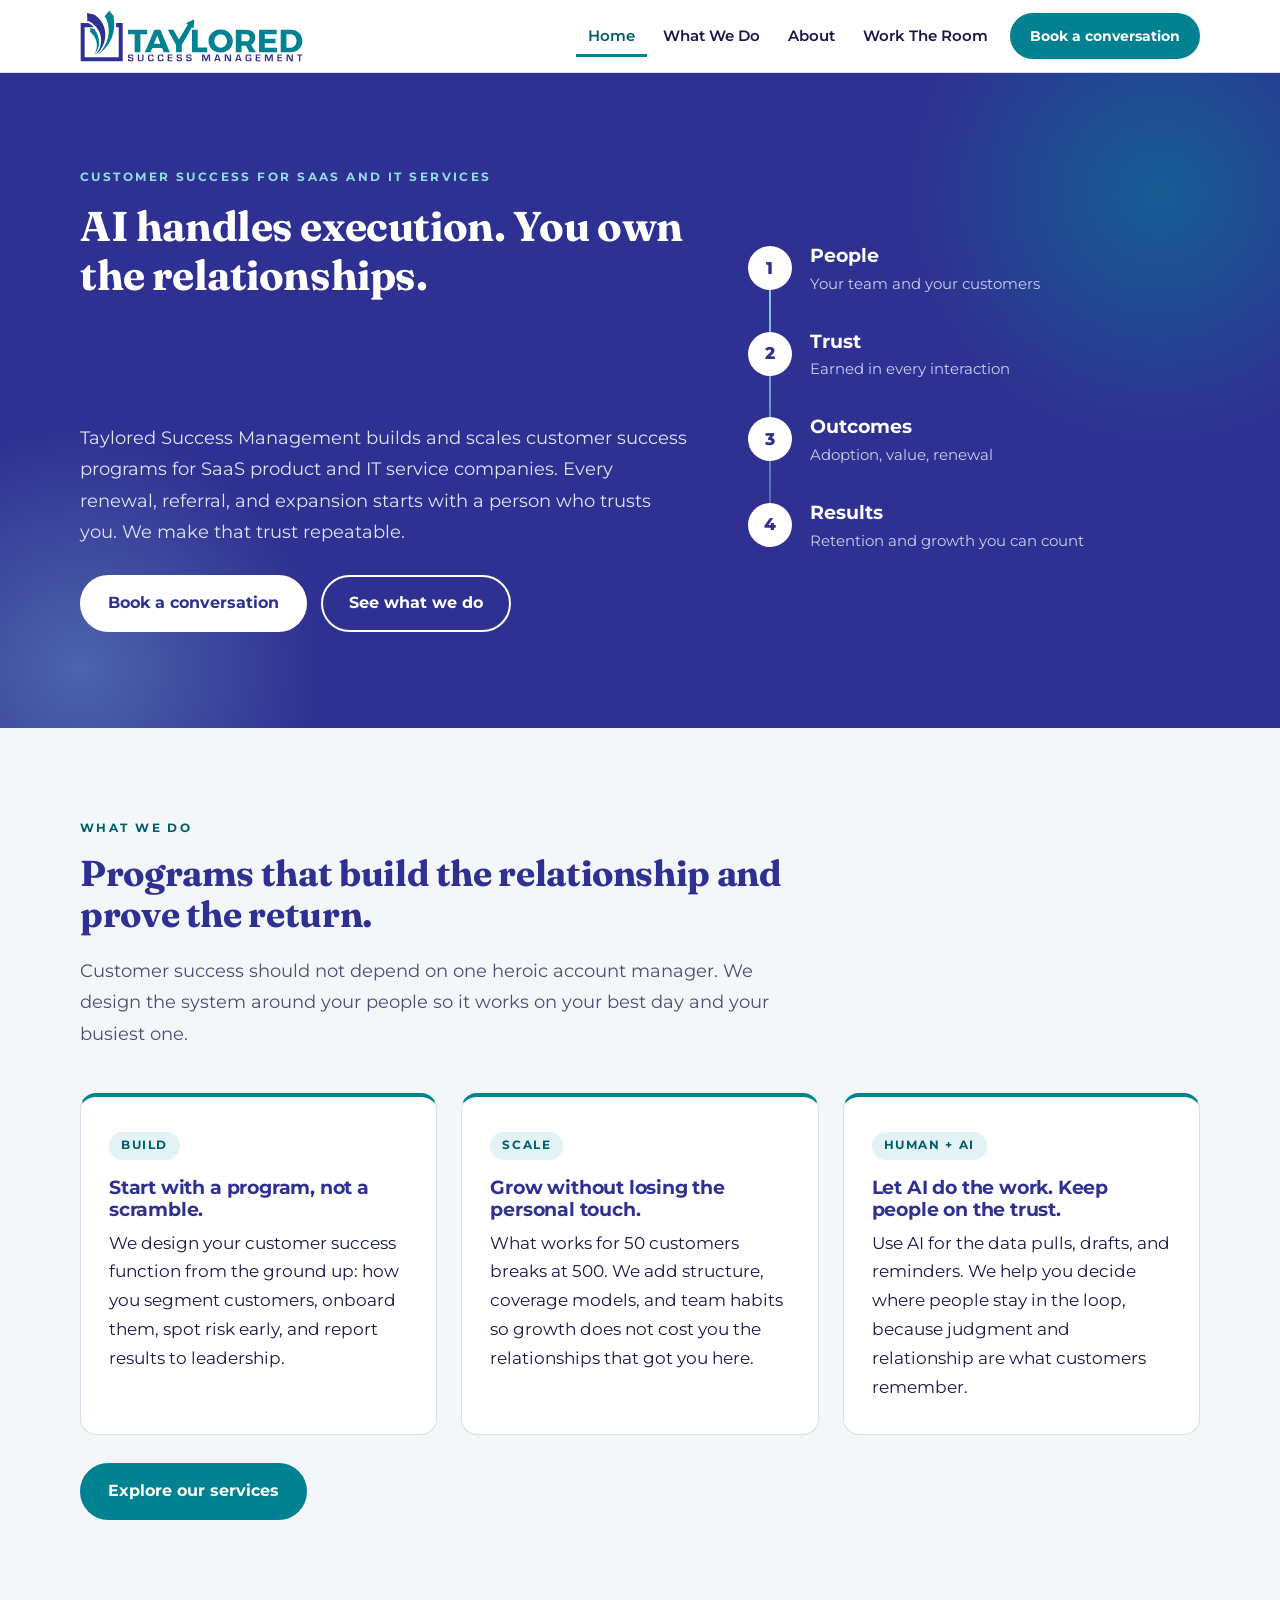
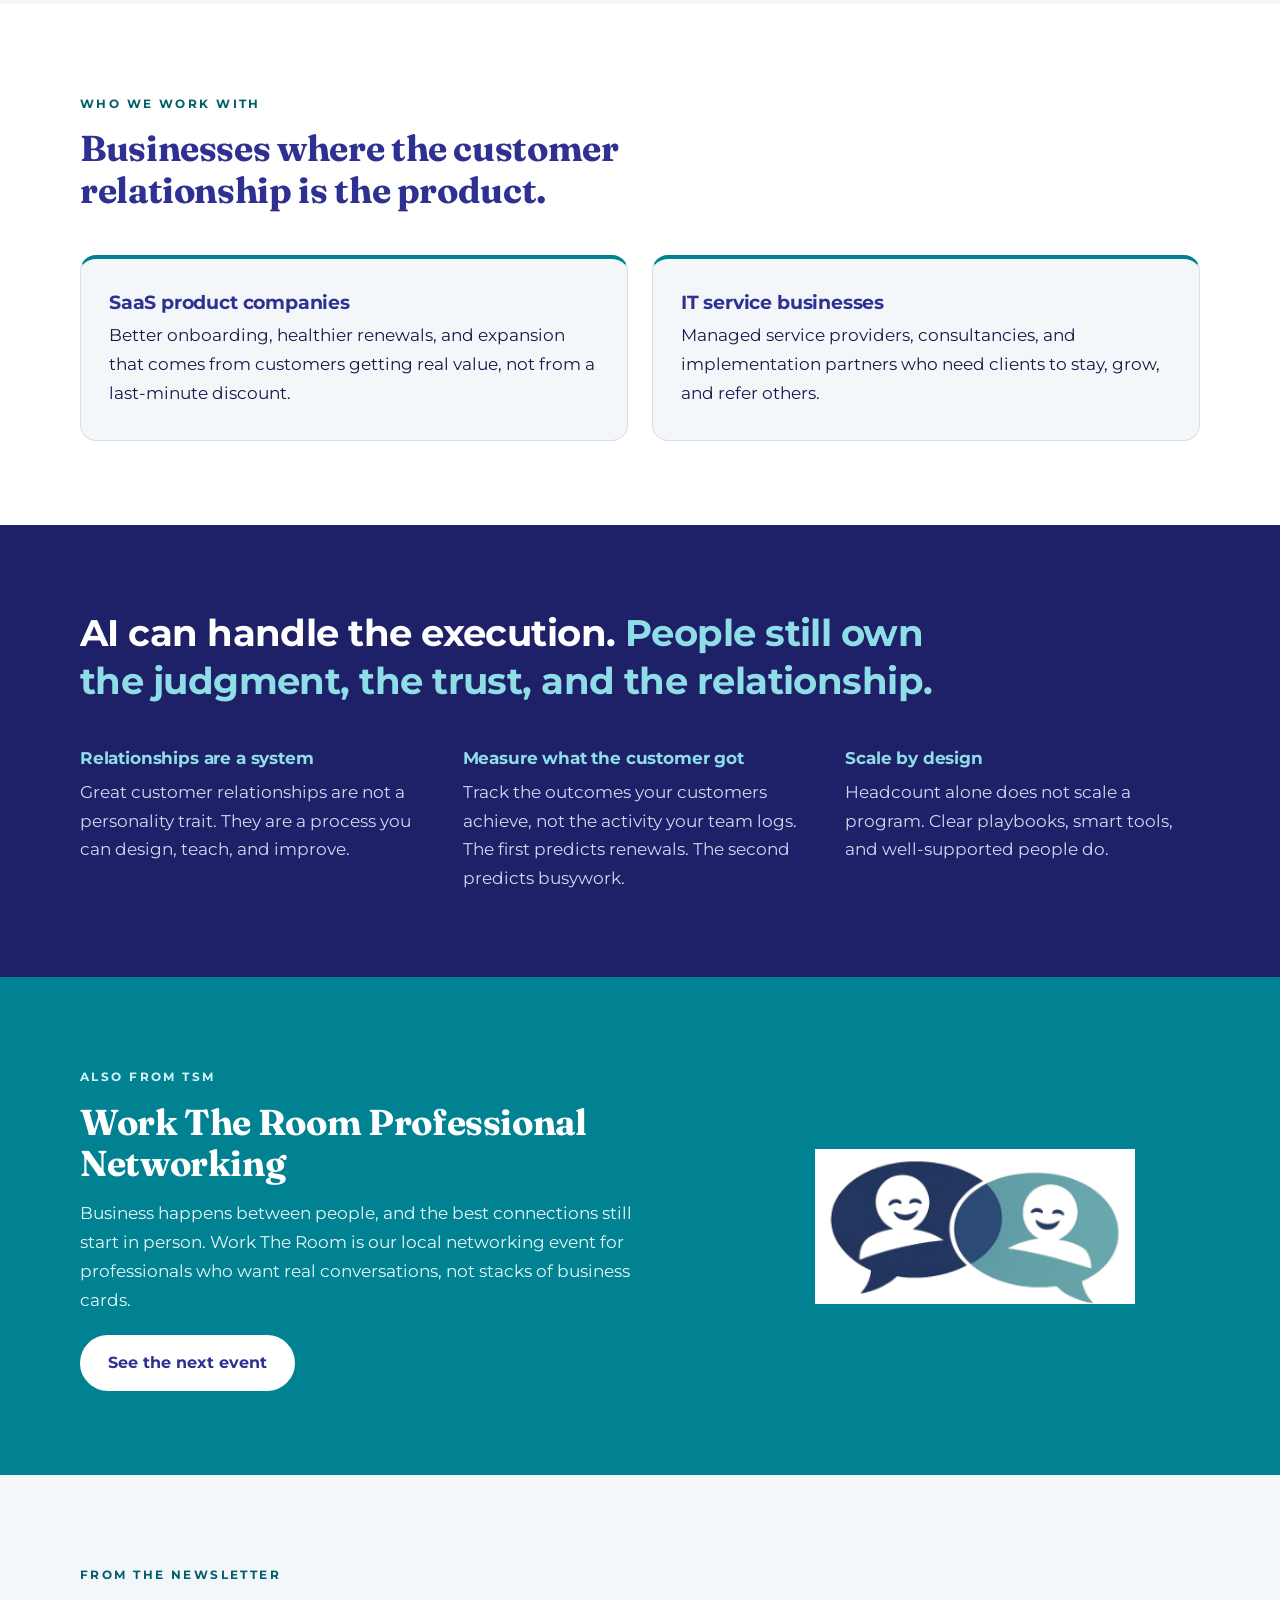
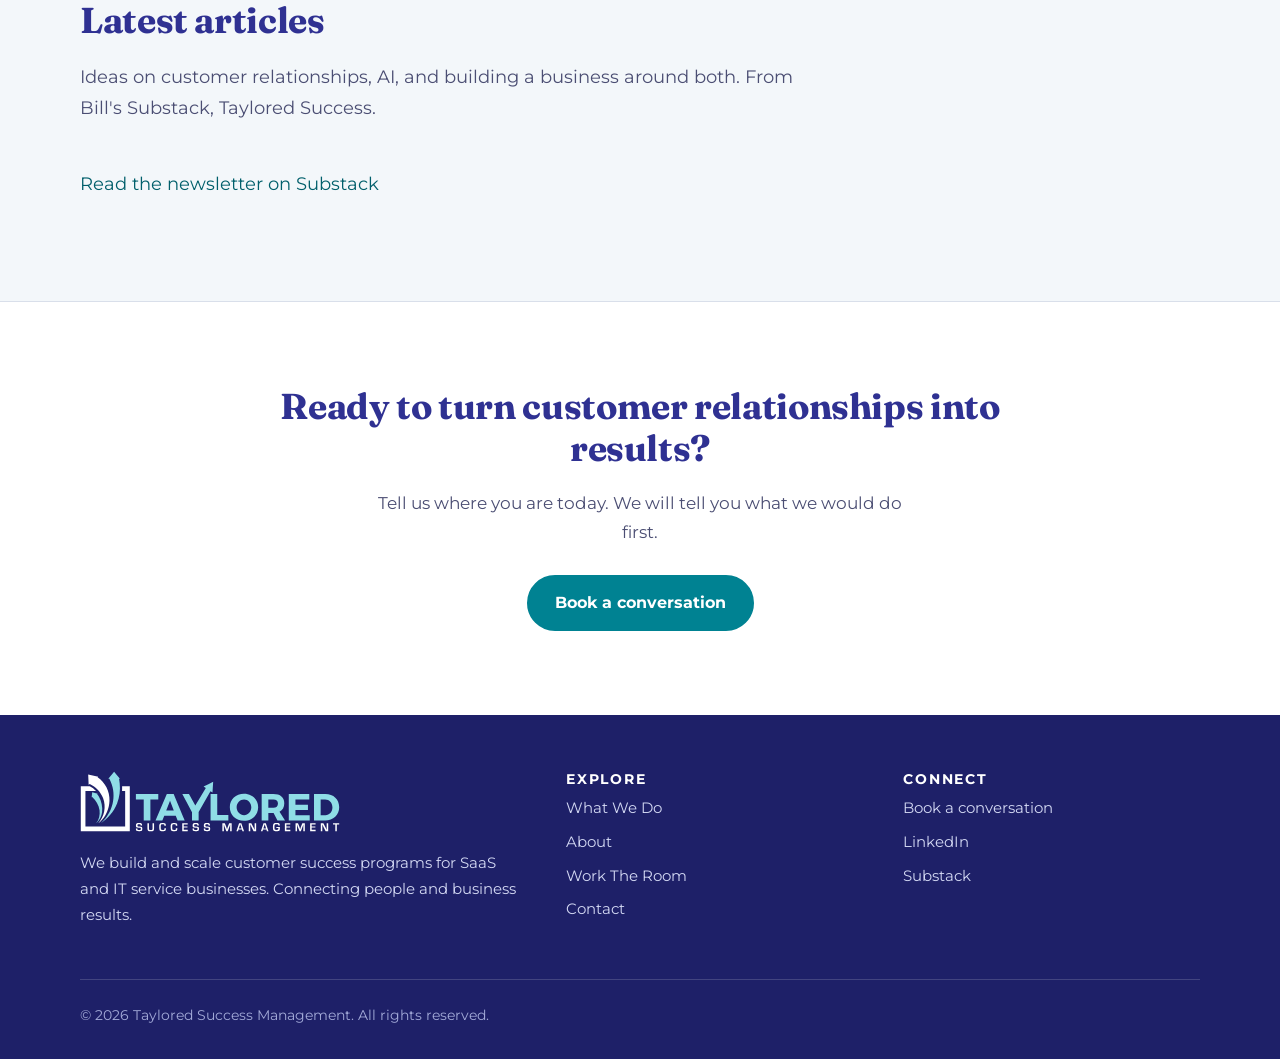
==== commit 5080a6b8: "Add Fraunces serif for h1/h2 headings, verified against real font - New --font-heading CSS variable " ====
--- a/index.html
+++ b/index.html
@@ -22,7 +22,7 @@
   <link rel="apple-touch-icon" href="images/apple-touch-icon.png">
   <link rel="preconnect" href="https://fonts.googleapis.com">
   <link rel="preconnect" href="https://fonts.gstatic.com" crossorigin>
-  <link href="https://fonts.googleapis.com/css2?family=Montserrat:wght@400;500;600;700;800&display=swap" rel="stylesheet">
+  <link href="https://fonts.googleapis.com/css2?family=Montserrat:wght@400;500;600;700;800&family=Fraunces:opsz,wght@9..144,600..700&display=swap" rel="stylesheet">
   <link rel="stylesheet" href="css/styles.css">
   <script type="application/ld+json">
   {
--- a/css/styles.css
+++ b/css/styles.css
@@ -16,6 +16,7 @@
   --radius: 16px;
   --maxw: 1120px;
   --font: 'Montserrat', system-ui, -apple-system, 'Segoe UI', Roboto, sans-serif;
+  --font-heading: 'Fraunces', Georgia, 'Times New Roman', serif;
 }
 
 *, *::before, *::after { box-sizing: border-box; }
@@ -36,6 +37,13 @@
   font-weight: 800;
   letter-spacing: -.02em;
   color: var(--indigo);
+}
+h1, h2 {
+  font-family: var(--font-heading);
+  font-optical-sizing: auto;
+  font-weight: 700;
+  letter-spacing: -.01em;
+  line-height: 1.15;
 }
 h1 { font-size: clamp(2.1rem, 4.6vw, 3.3rem); }
 h2 { font-size: clamp(1.65rem, 3.2vw, 2.25rem); }
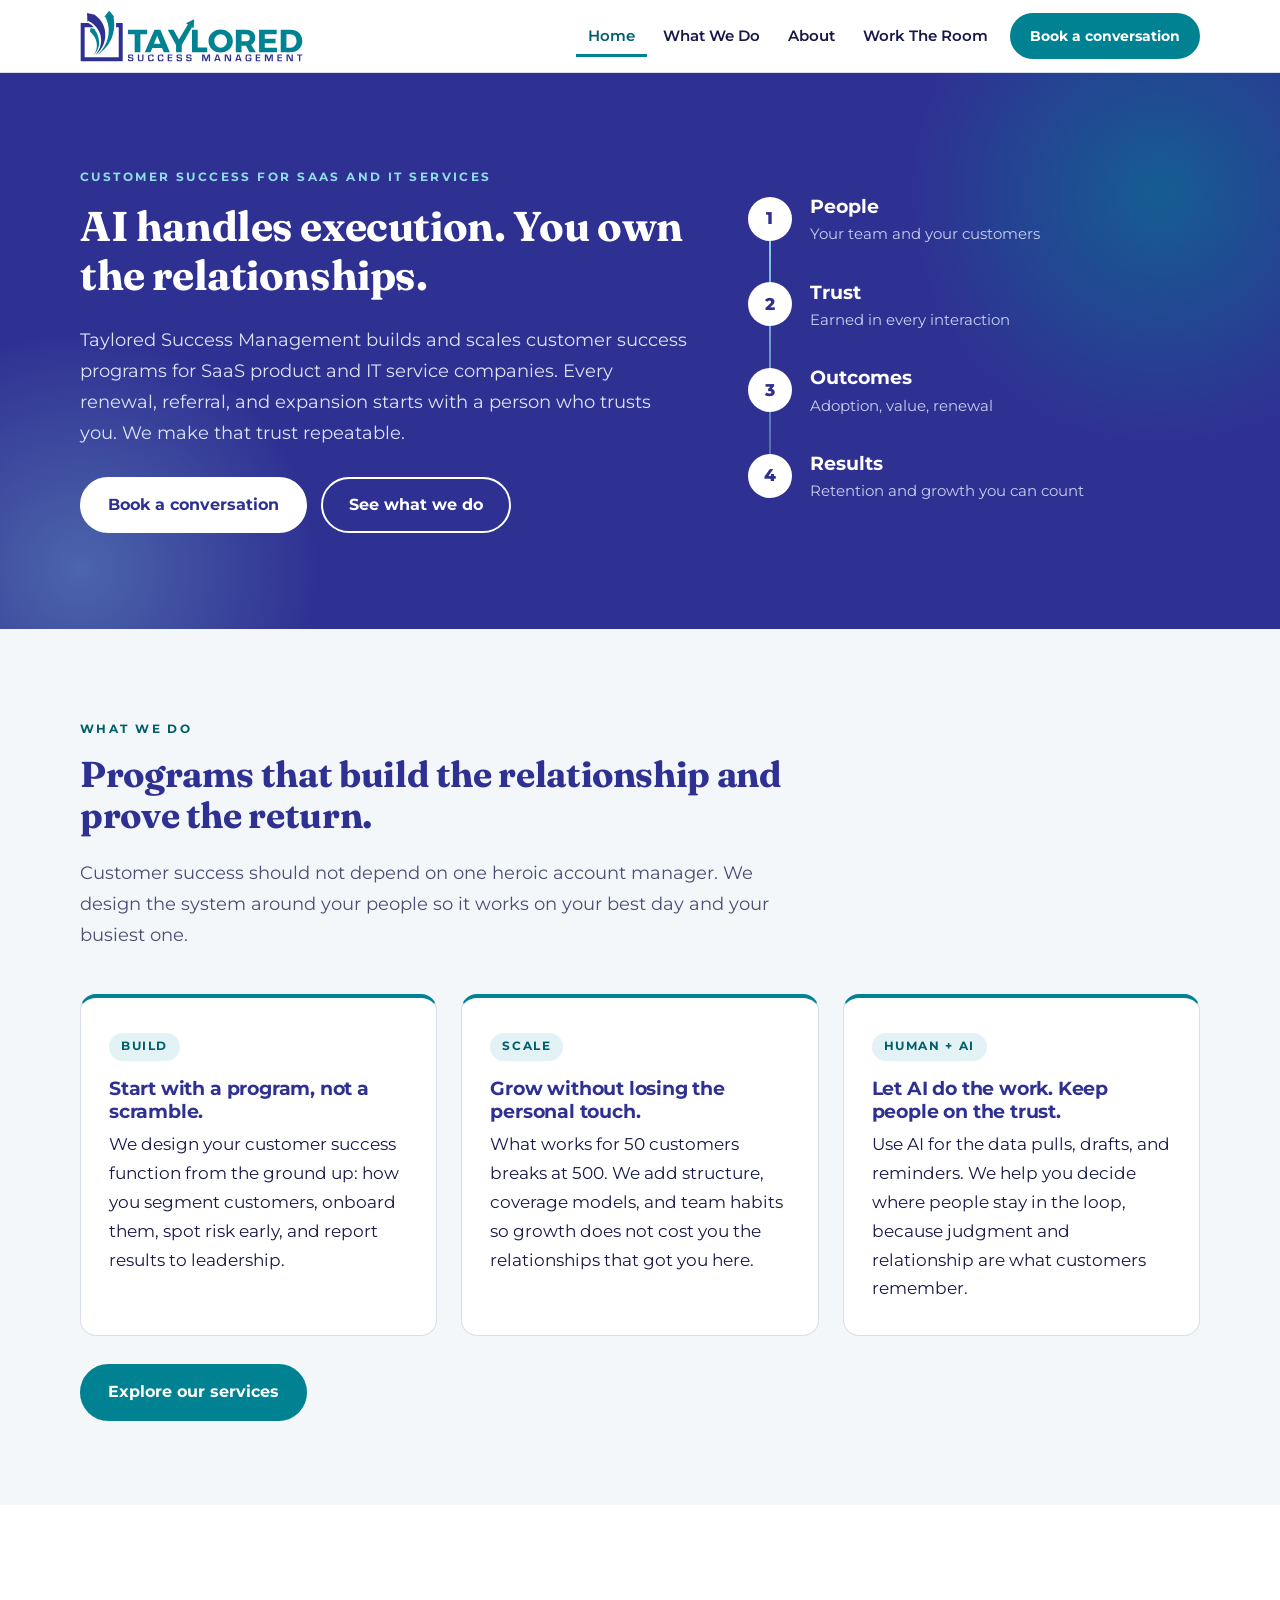
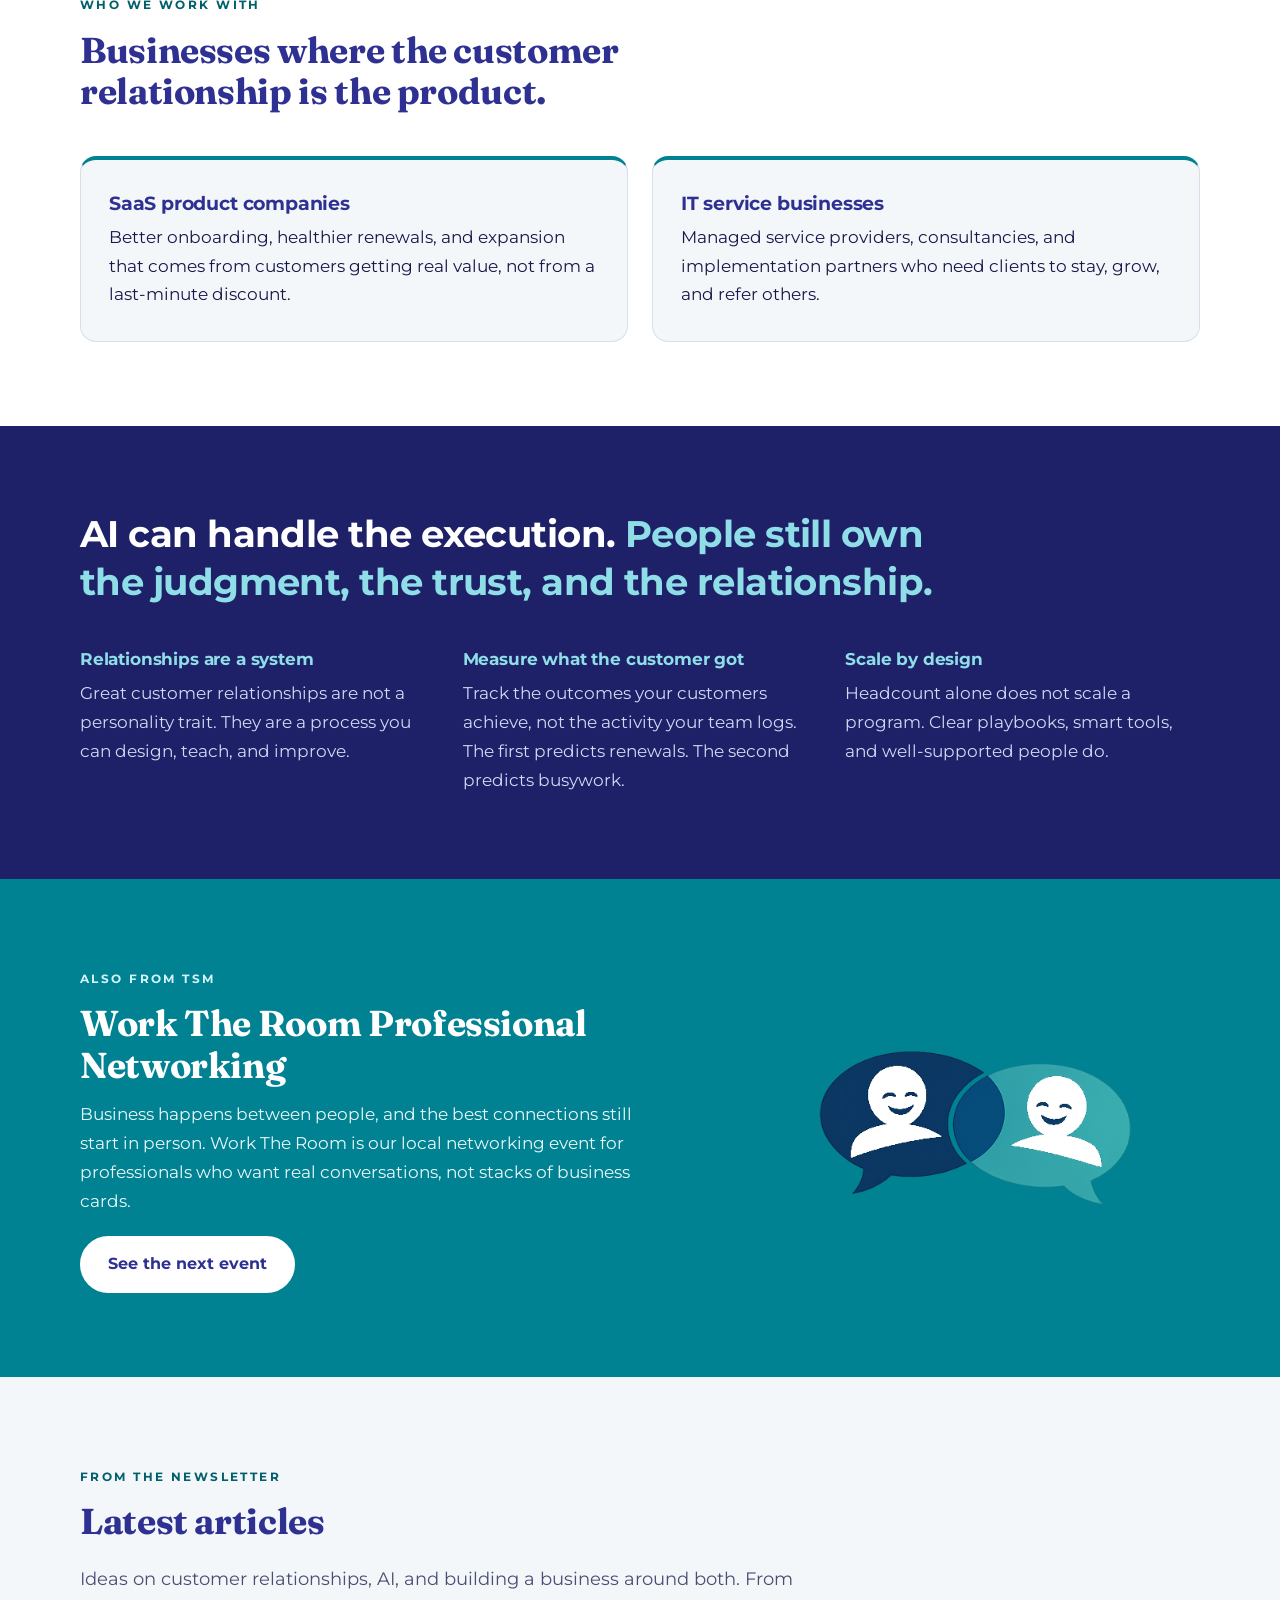
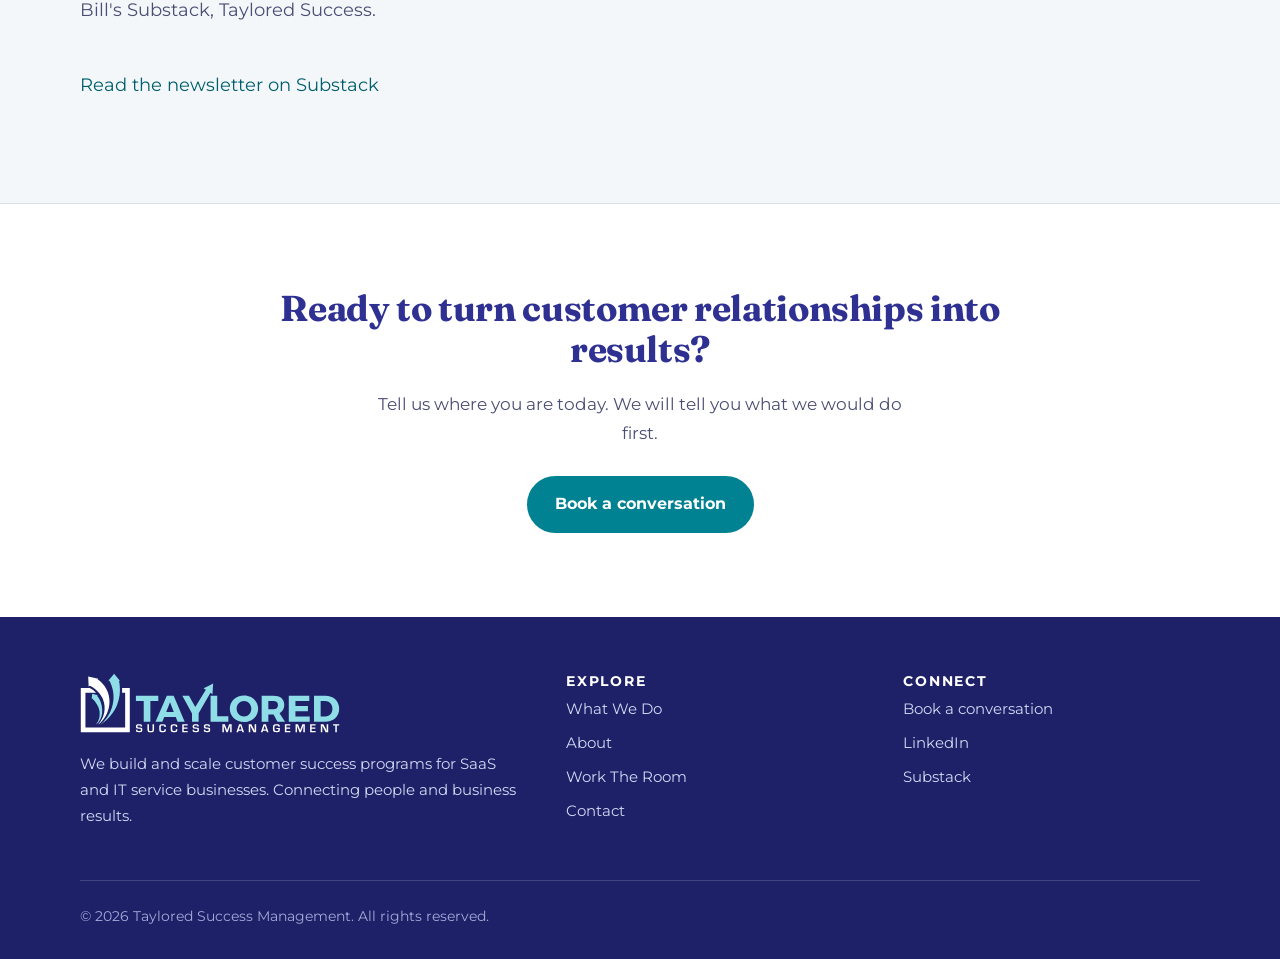
==== commit e7863856: "Replace Work The Room icon with cleaner transparent asset Use the client-supplied logo art, cropped " ====
--- a/index.html
+++ b/index.html
@@ -152,7 +152,7 @@
           </div>
         </div>
         <div class="band-art">
-          <img src="images/work-the-room-icon.png" alt="Work The Room" width="309" height="150">
+          <img src="images/work-the-room-icon.png" alt="Work The Room" width="403" height="206">
         </div>
       </div>
     </section>
--- a/css/styles.css
+++ b/css/styles.css
@@ -178,8 +178,8 @@
 .hero h1 em { font-style: normal; color: var(--teal-light); }
 .hero p.lede { color: #dfe3f7; }
 .hero-rotator {
-  font-size: clamp(1.7rem, 3.8vw, 2.6rem); line-height: 1.18; min-height: 4.75em;
-  transition: opacity .4s ease;
+  font-size: clamp(1.7rem, 3.8vw, 2.6rem); line-height: 1.18; min-height: 2.36em;
+  transition: opacity .4s ease, min-height .4s ease;
 }
 .hero-rotator.is-fading { opacity: 0; }
 .hero-grid { display: grid; grid-template-columns: 1.15fr .85fr; gap: 56px; align-items: center; }
@@ -415,6 +415,10 @@
   .gallery-item { flex: 0 0 100%; }
 }
 
+@media (max-width: 359px) {
+  .hero-rotator { min-height: 4.8em; }
+}
+
 @media (prefers-reduced-motion: reduce) {
   html { scroll-behavior: auto; }
   .btn, .carousel-dots button { transition: none; }
